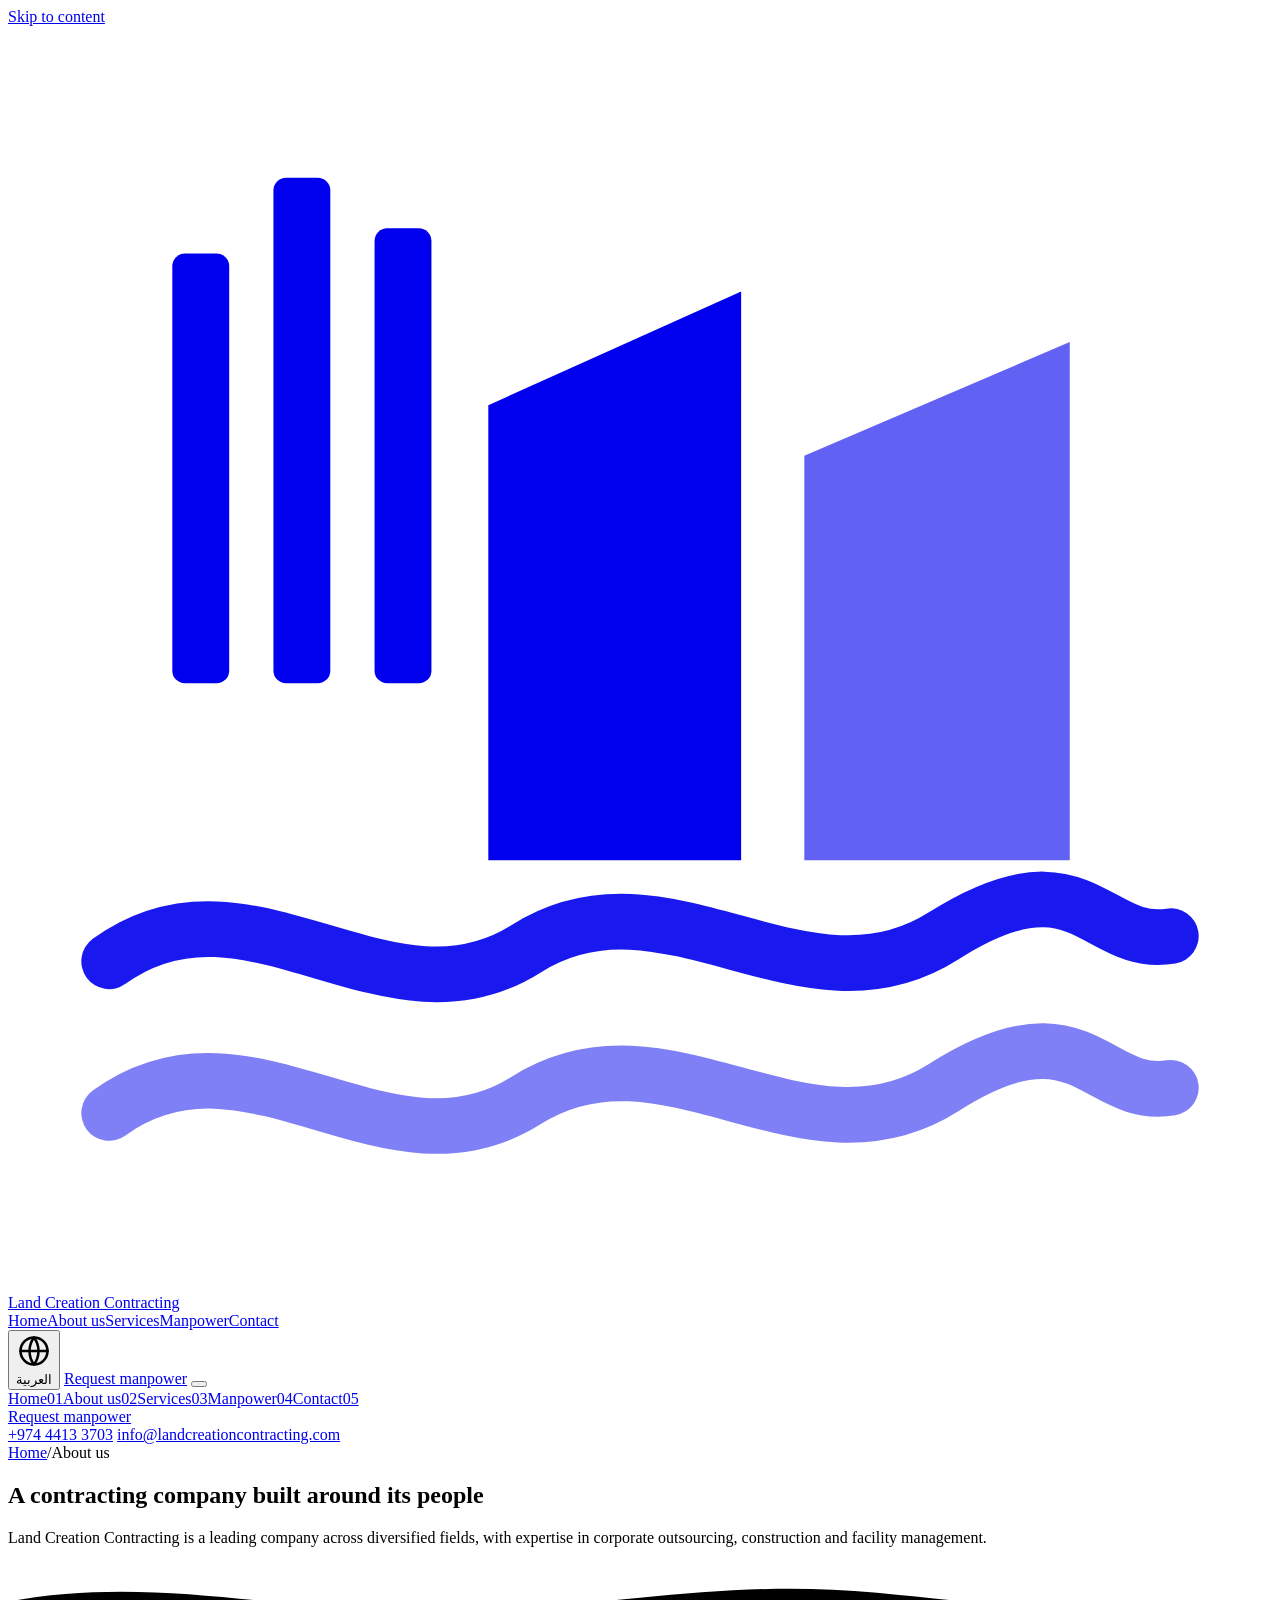
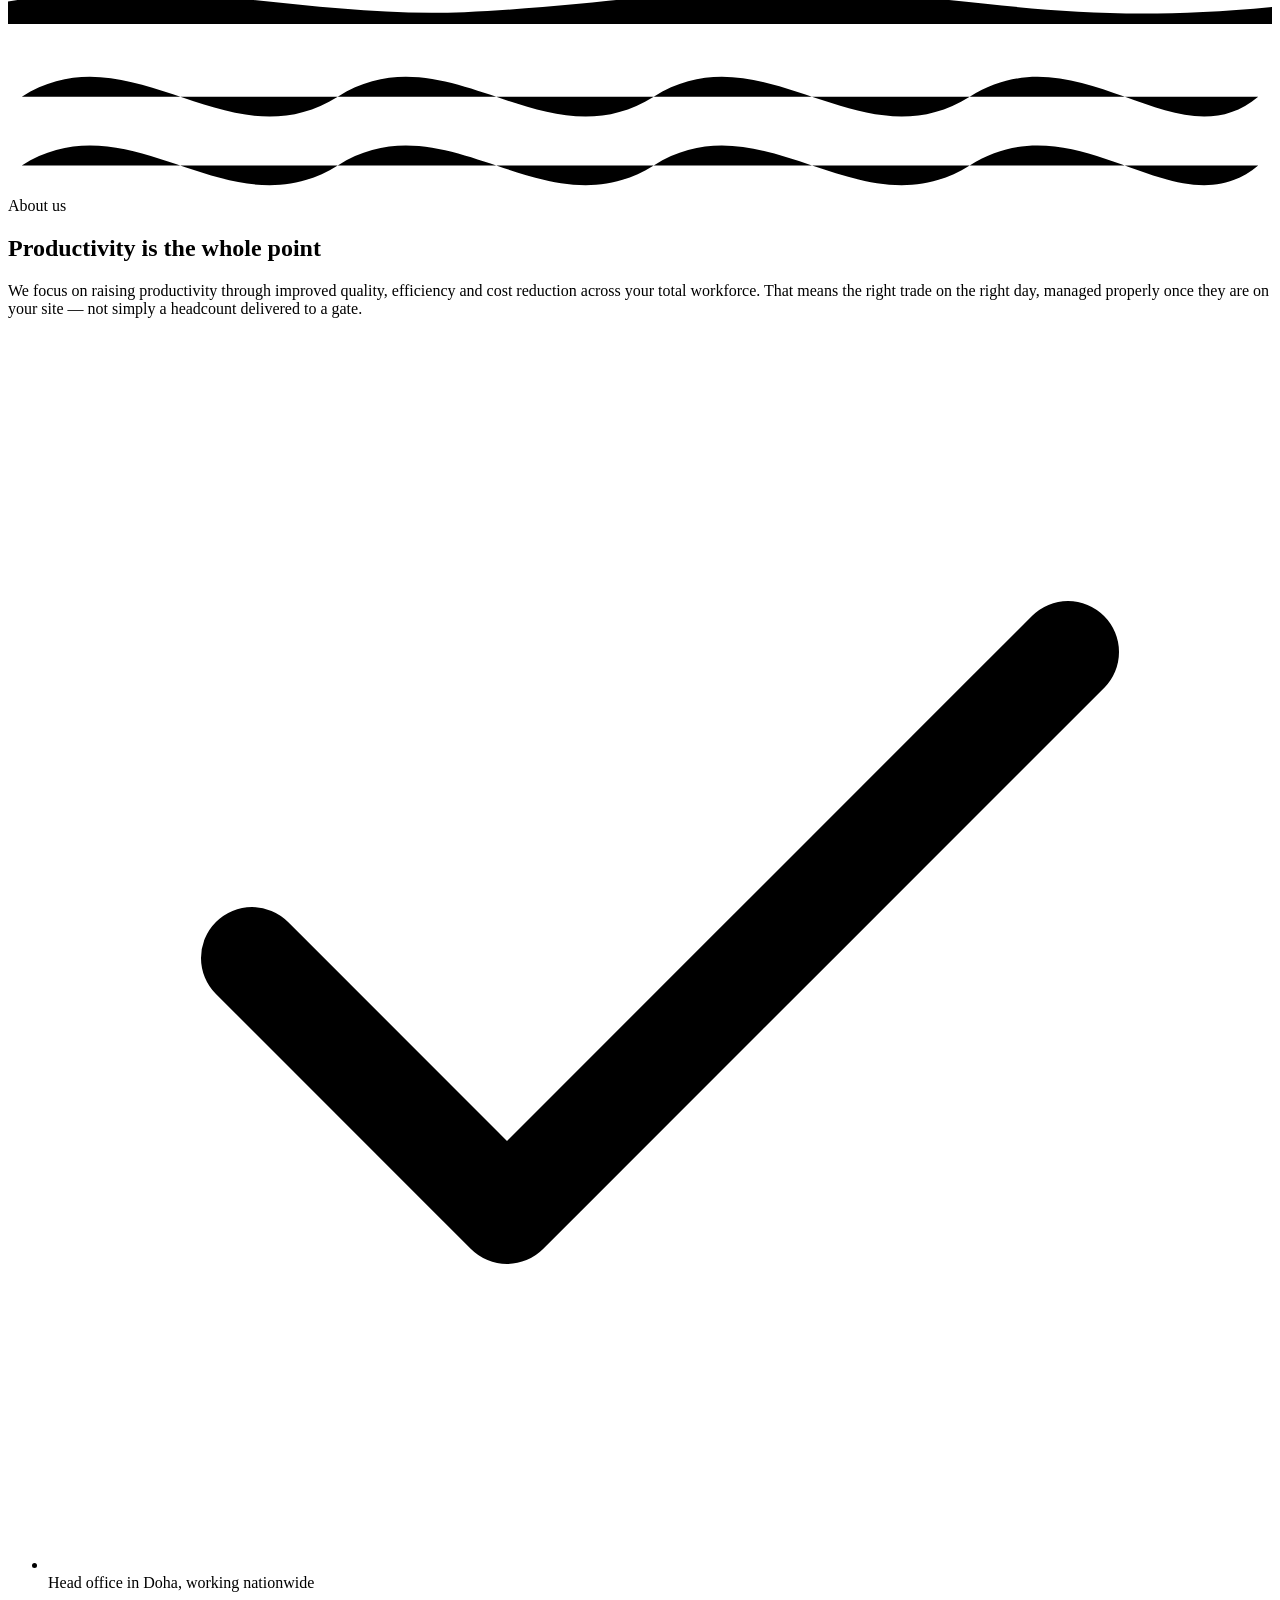
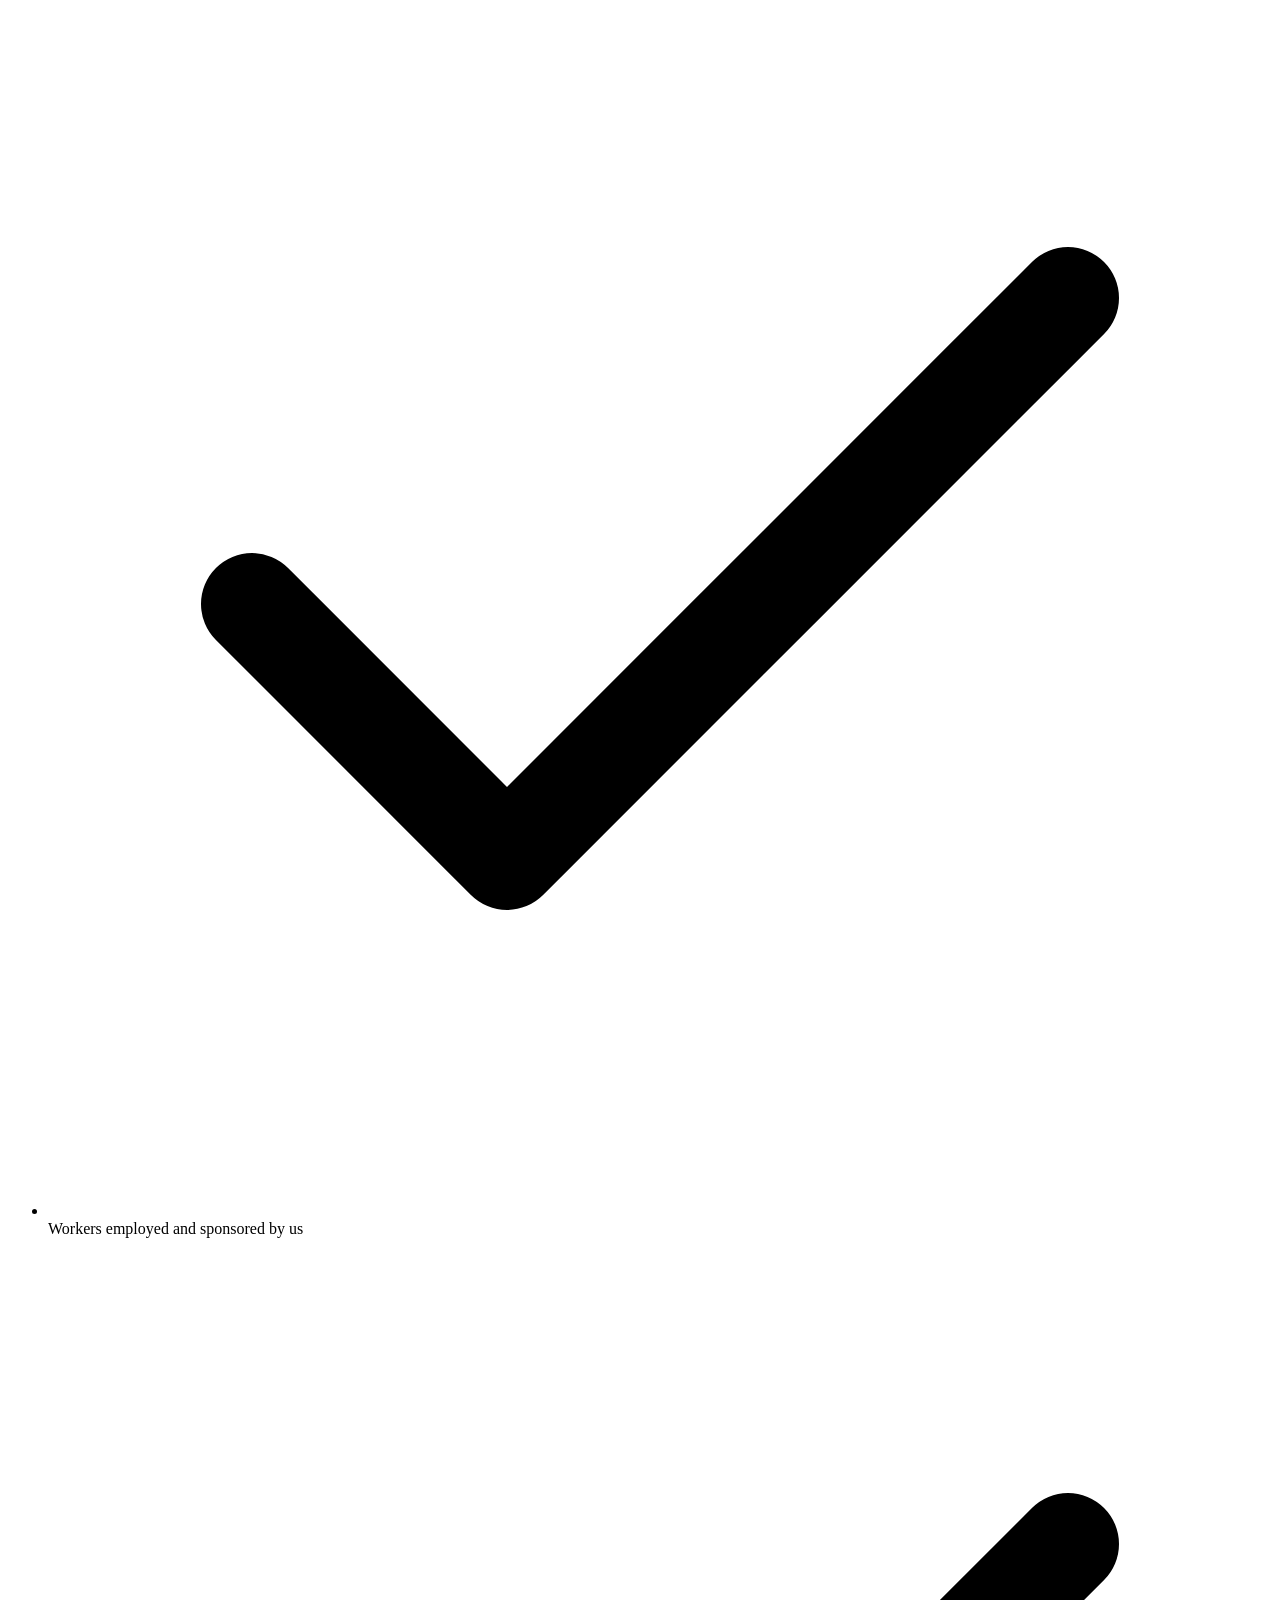
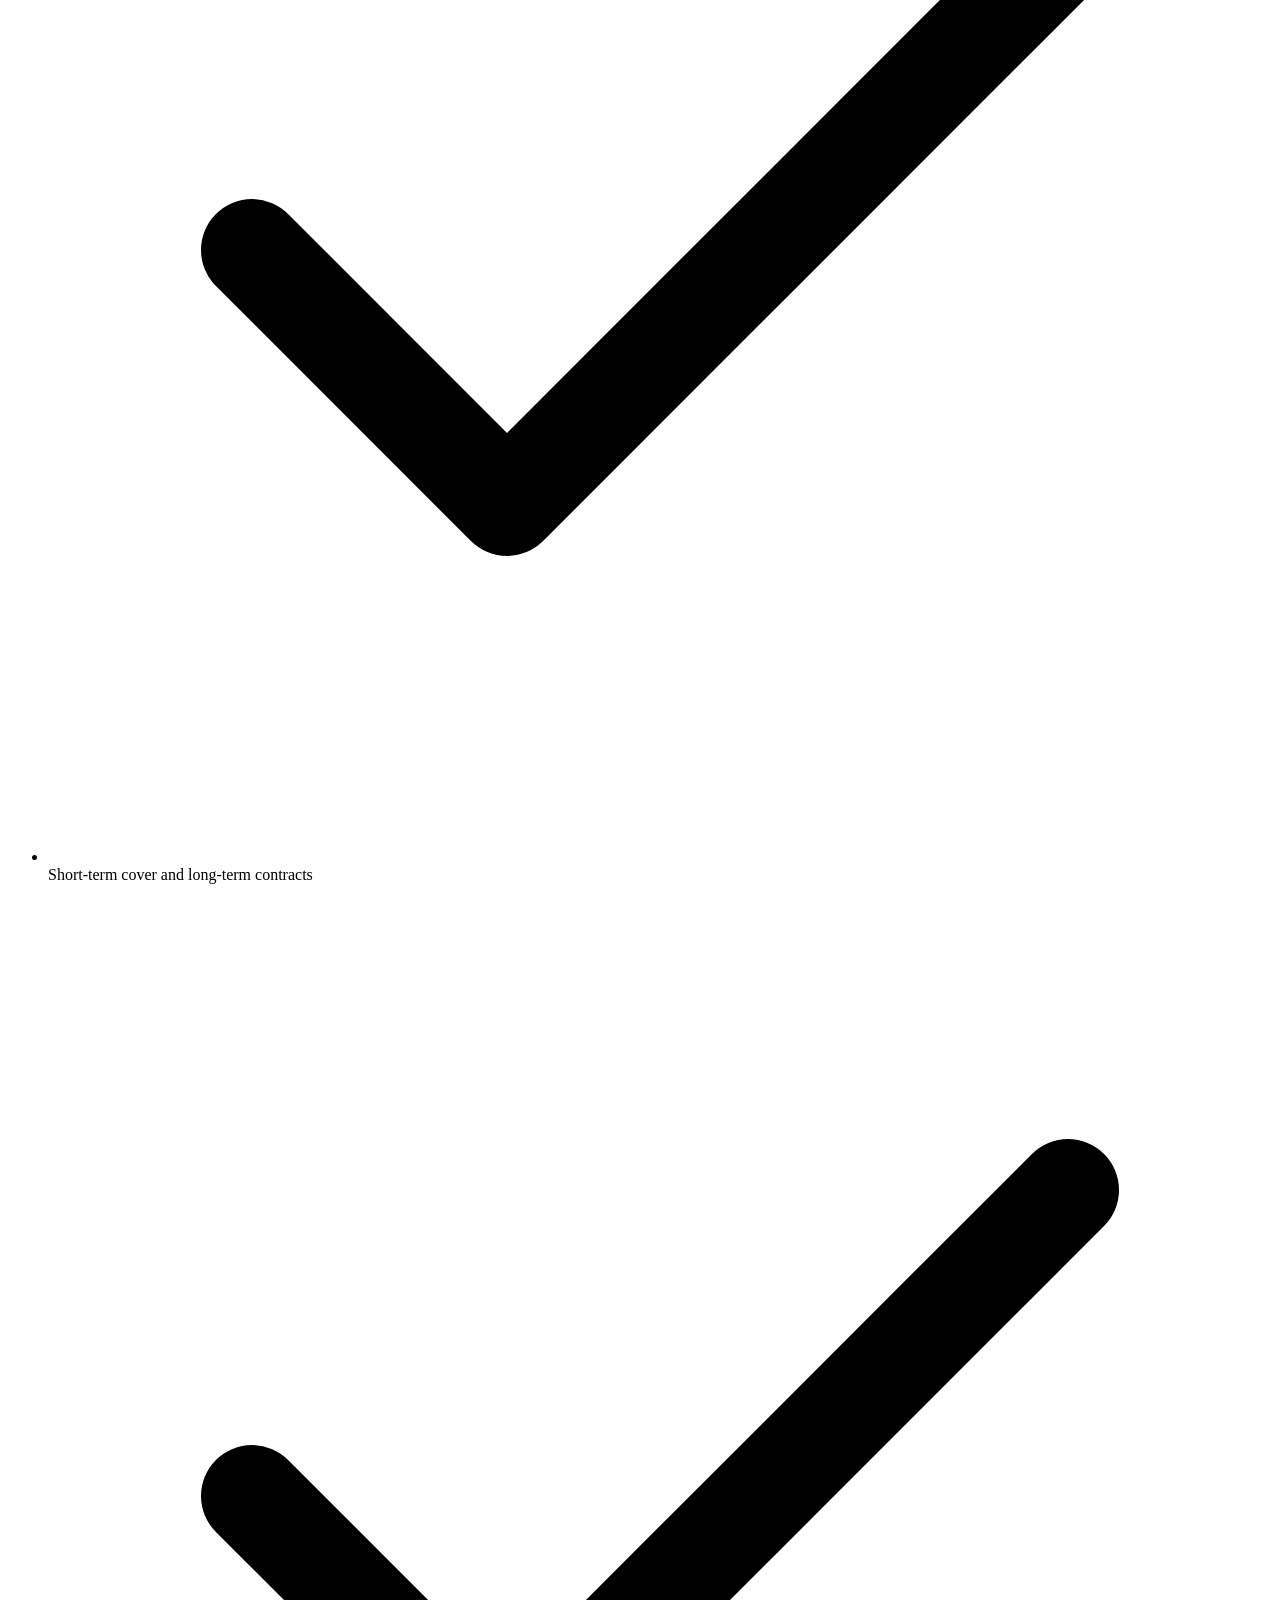
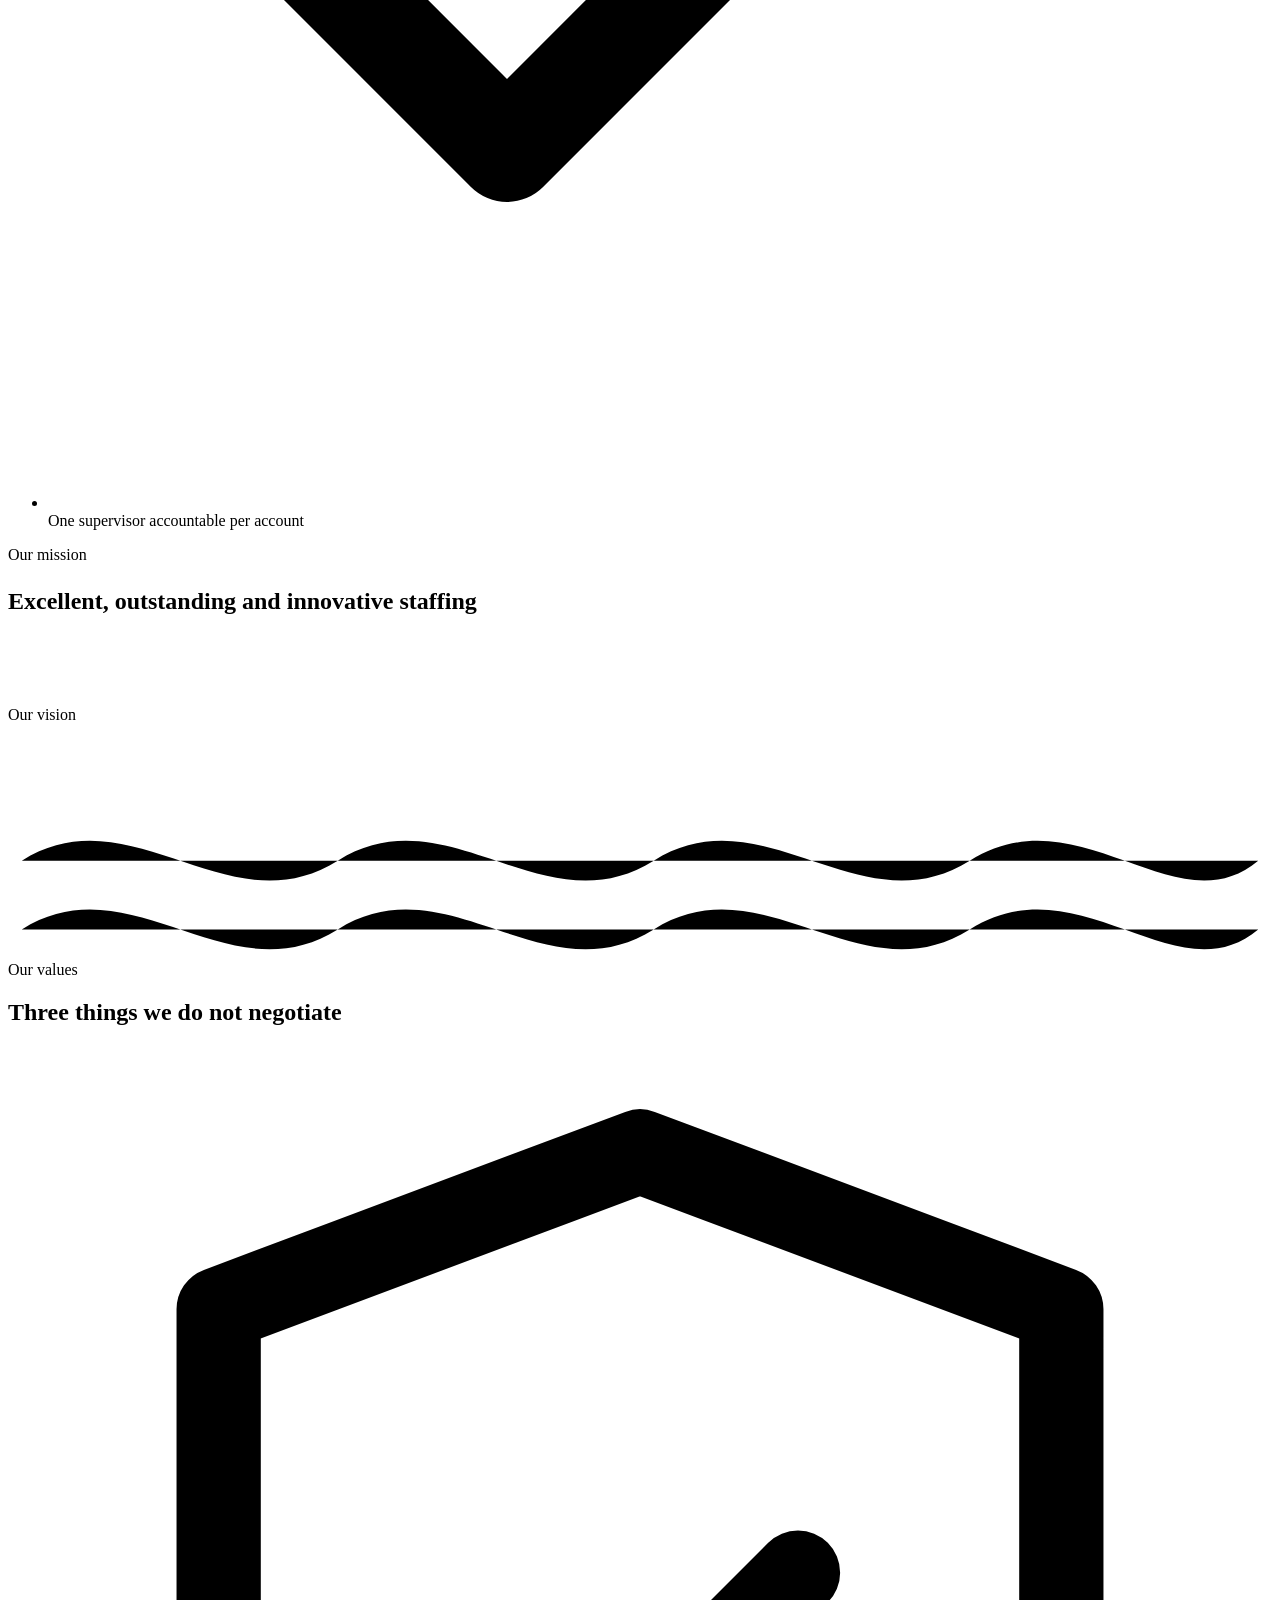
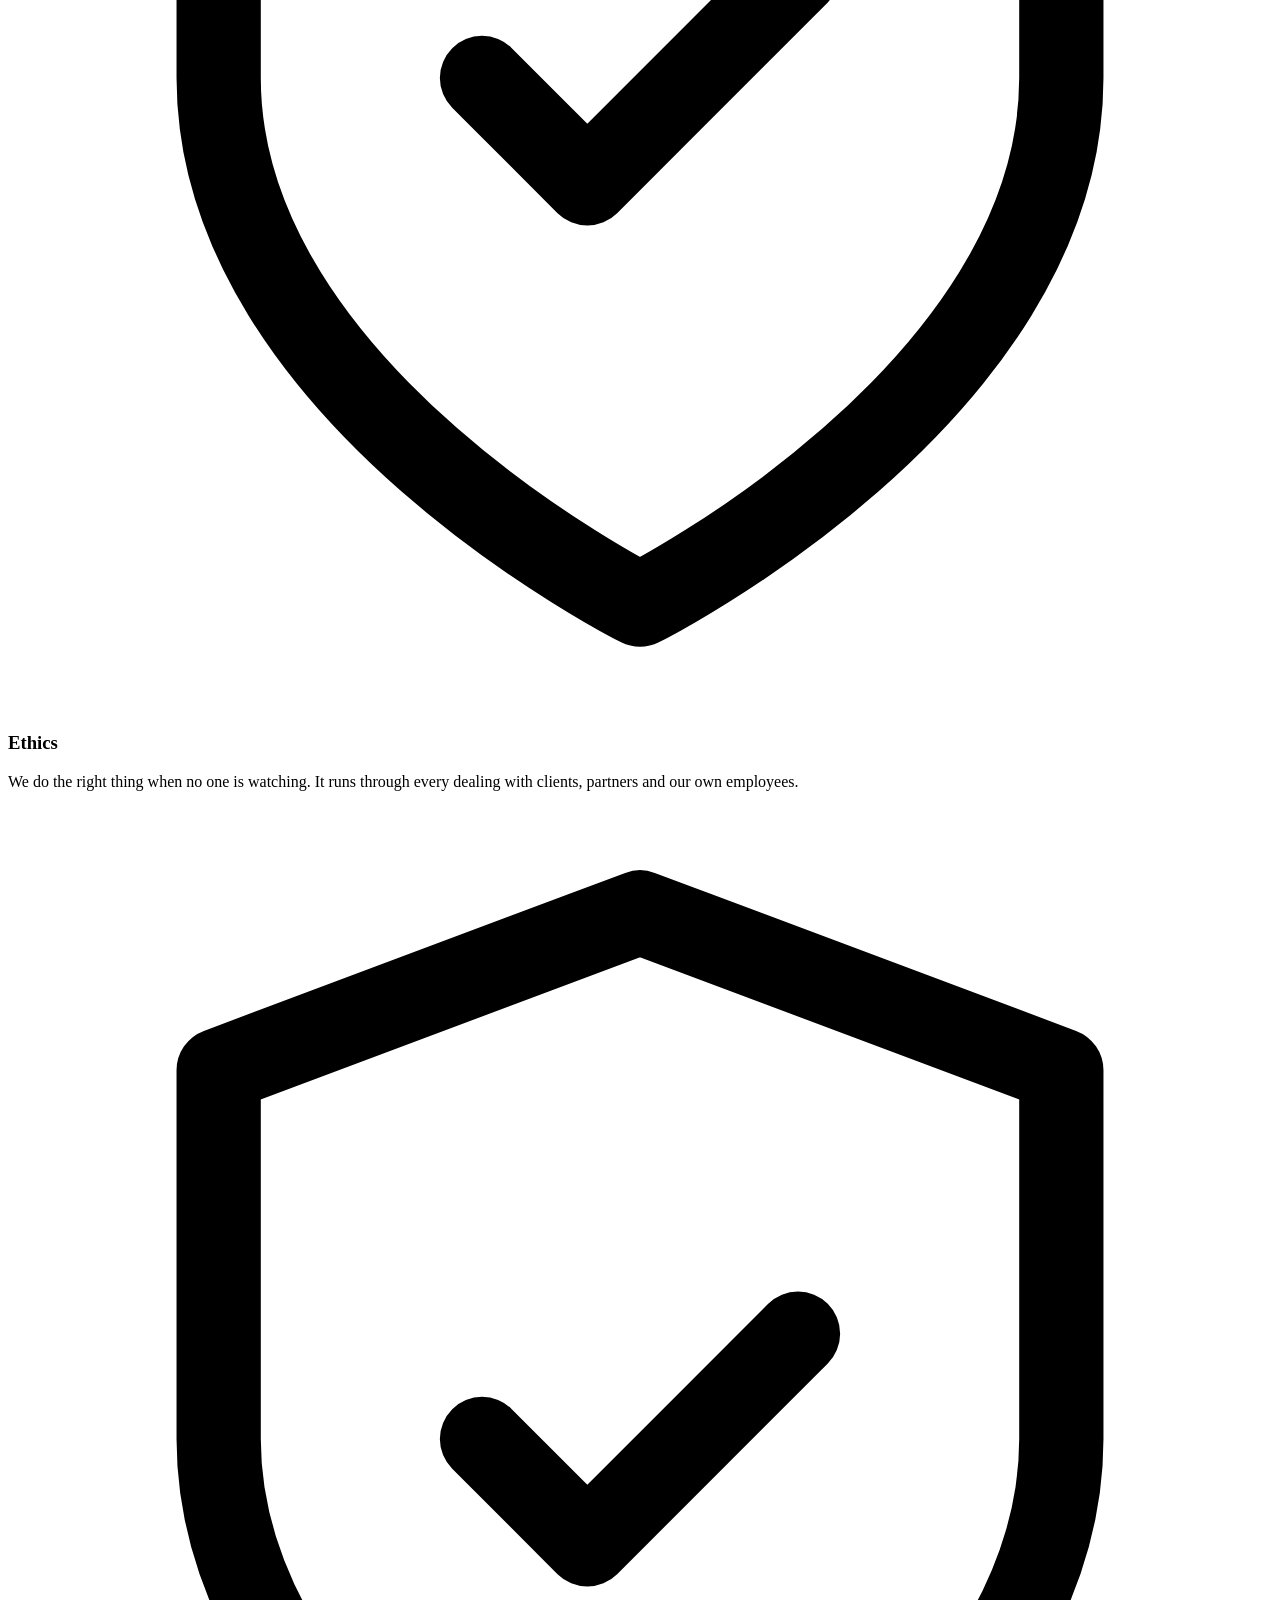
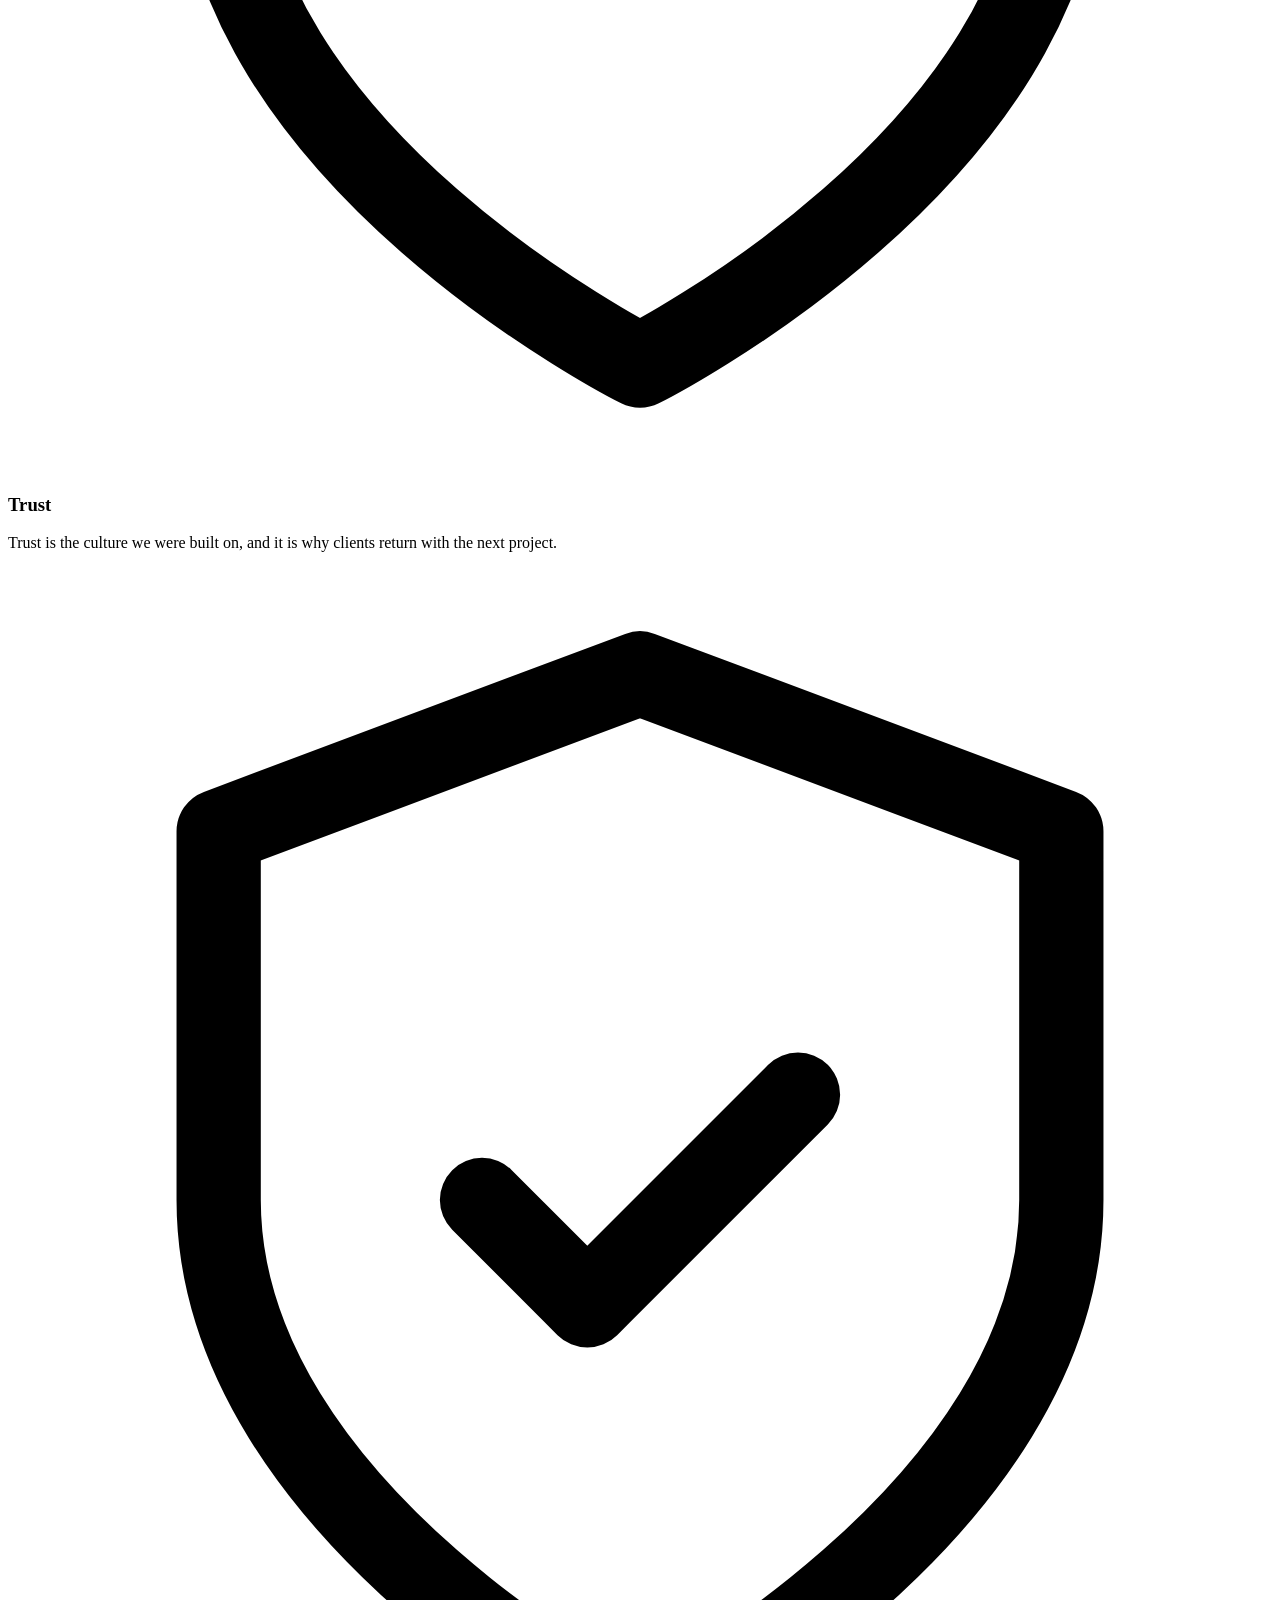
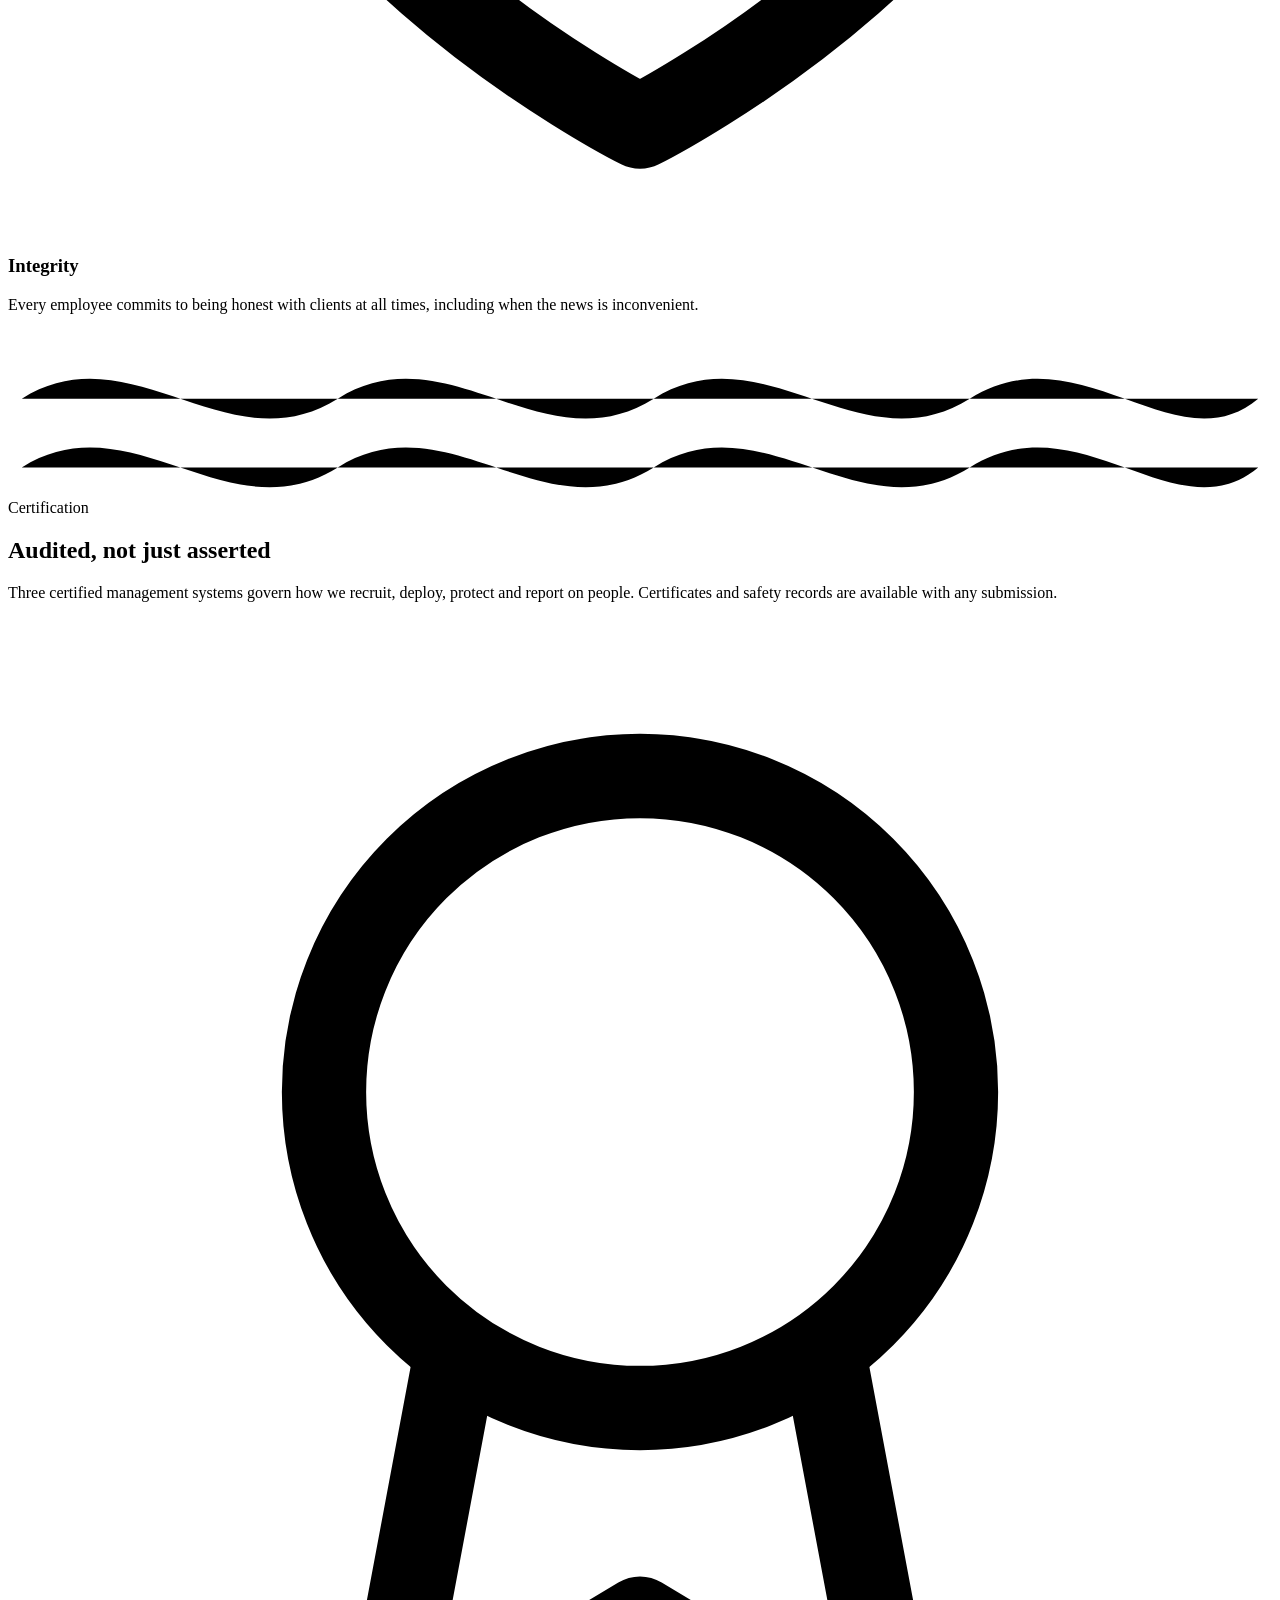
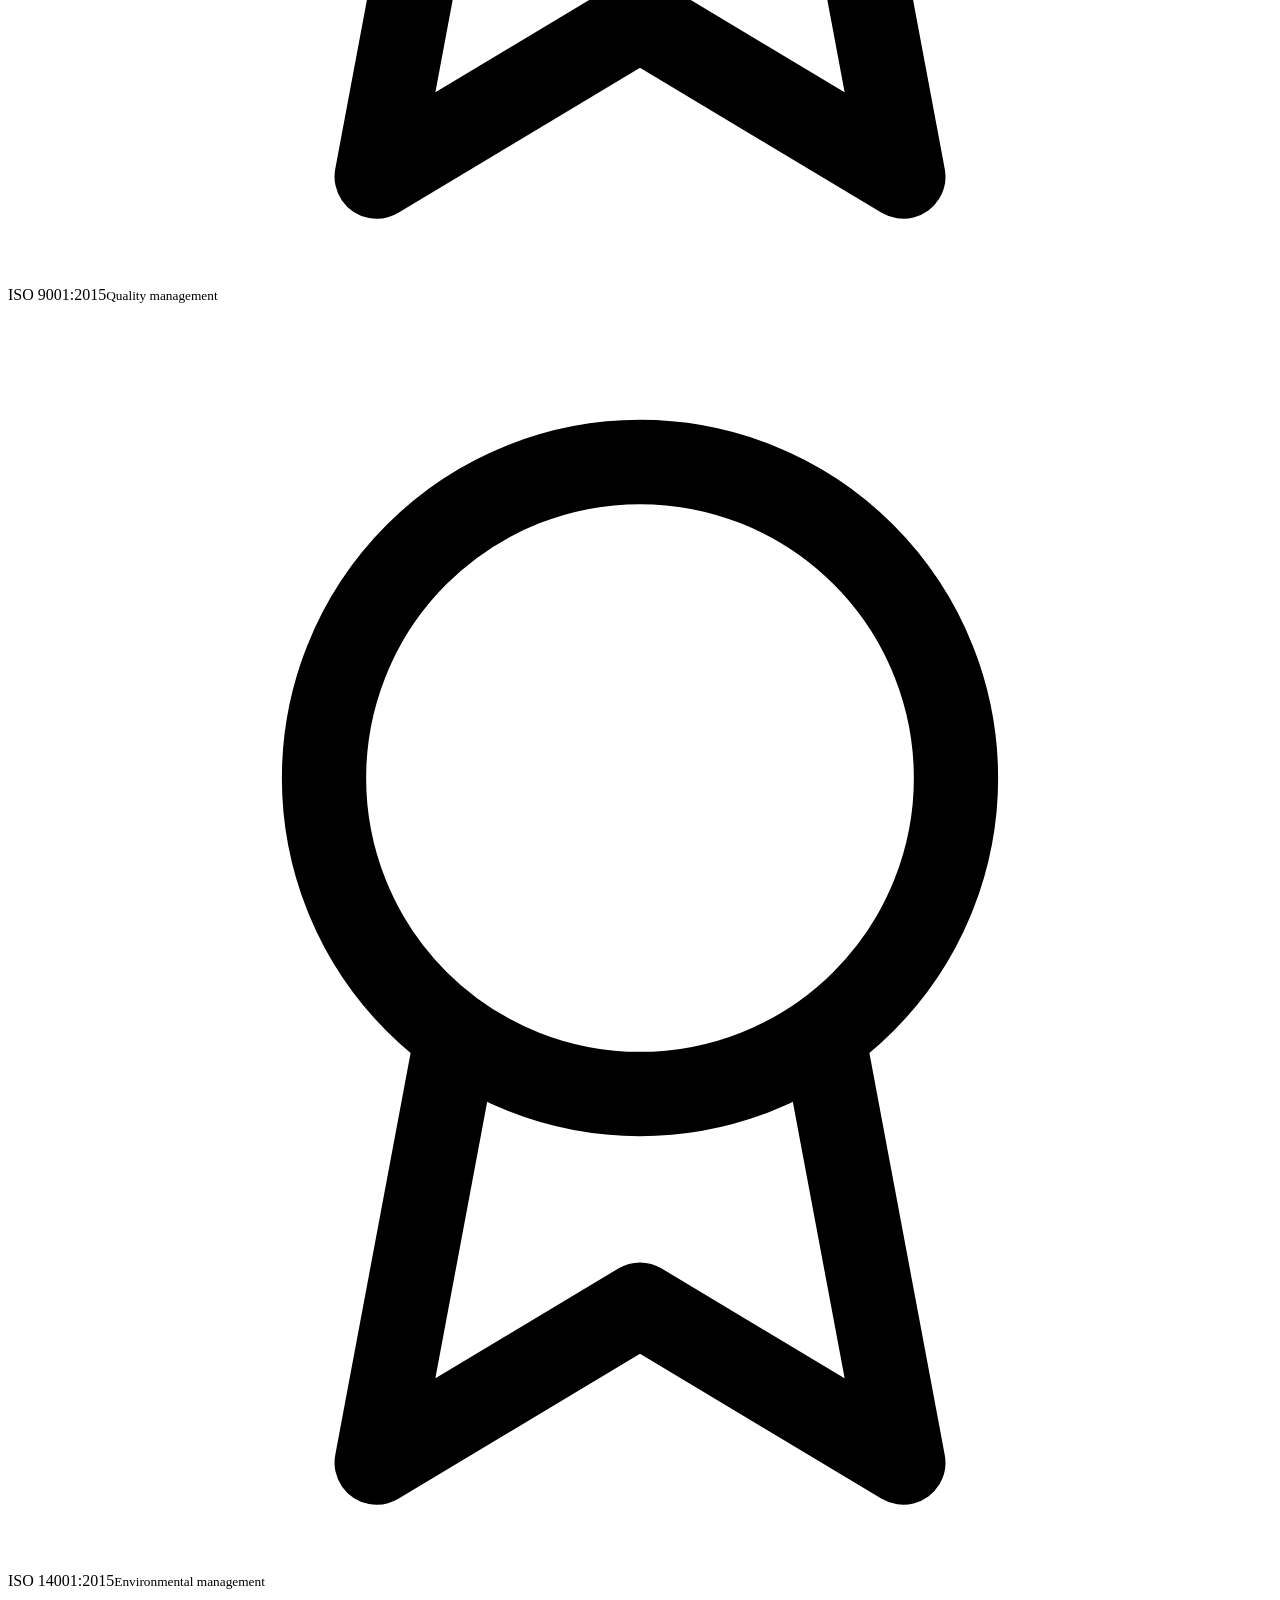
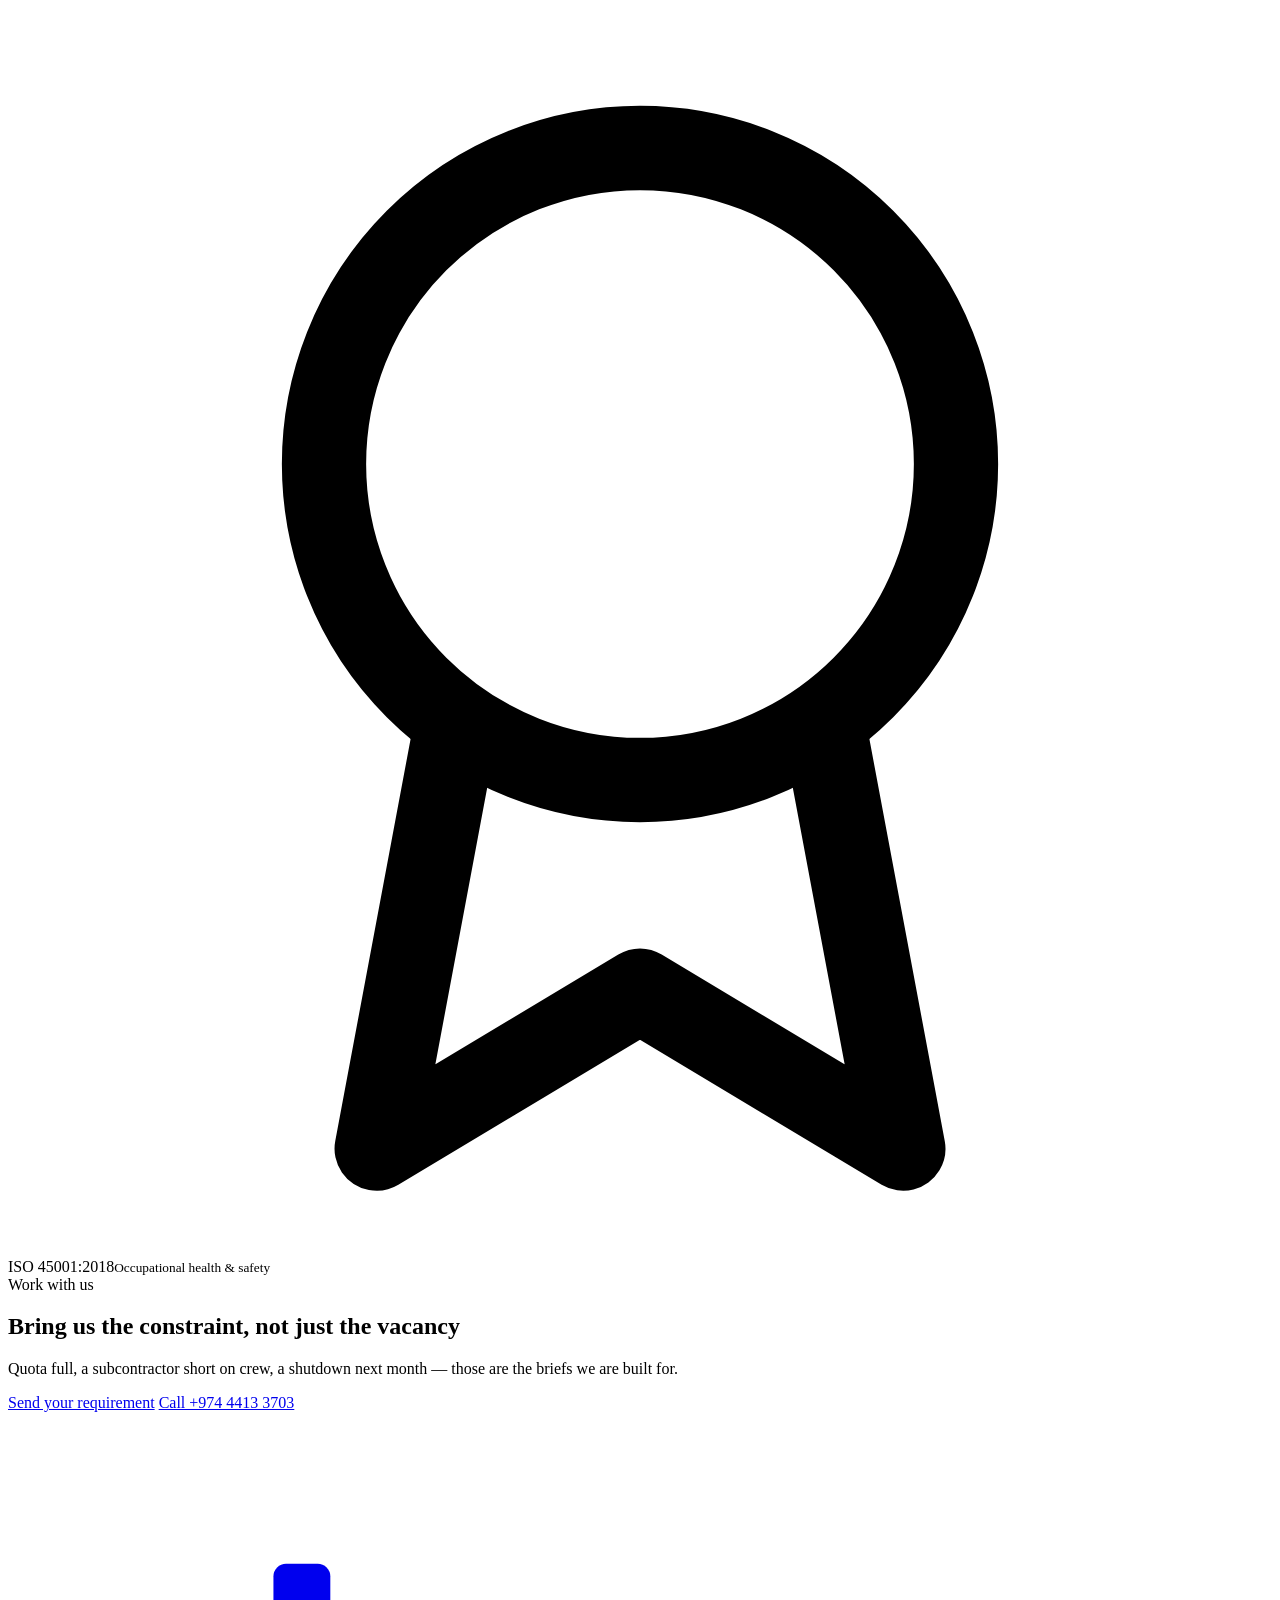
==== about.html @ 3a6b622d "final" ====
<!DOCTYPE html>
<html lang="en" dir="ltr">
<head>
<meta charset="utf-8">
<meta name="viewport" content="width=device-width, initial-scale=1, viewport-fit=cover">
<meta name="theme-color" content="#0B2140">
<title data-en="About us — Land Creation Contracting" data-ar="من نحن — لاند كريشن للمقاولات">About us — Land Creation Contracting</title>
<meta name="description" content="Who we are, what we stand for, and how we work in Qatar.">
<link rel="preconnect" href="https://fonts.googleapis.com">
<link rel="preconnect" href="https://fonts.gstatic.com" crossorigin>
<link href="https://fonts.googleapis.com/css2?family=Cinzel:wght@500;600;700&family=Manrope:wght@400;500;600;700;800&family=Amiri:wght@400;700&family=Tajawal:wght@400;500;700;800&display=swap" rel="stylesheet">
<link rel="stylesheet" href="assets/css/style.css">
</head>
<body>

<a class="skip" href="#main" data-en="Skip to content" data-ar="تخطَّ إلى المحتوى">Skip to content</a>
<header class="header on-dark">
  <div class="wrap">
    <a class="brand" href="index.html" aria-label="Land Creation Contracting, home">
      <svg class="brand-mark" viewBox="0 0 100 100" aria-hidden="true"><g fill="currentColor"><rect x="13" y="18" width="4.5" height="34" rx="1"/><rect x="21" y="12" width="4.5" height="40" rx="1"/><rect x="29" y="16" width="4.5" height="36" rx="1"/><path d="M38 30 L58 21 L58 66 L38 66 Z"/><path d="M63 34 L84 25 L84 66 L63 66 Z" opacity=".62"/></g><g fill="none" stroke="currentColor" stroke-width="4.4" stroke-linecap="round"><path d="M8 74c11-8 22 6 33-1s22 6 33-1 12 1 18 0" opacity=".9"/><path d="M8 86c11-8 22 6 33-1s22 6 33-1 12 1 18 0" opacity=".5"/></g></svg>
      <span class="brand-text">
        <span class="brand-name" data-en="Land Creation" data-ar="لاند كريشن">Land Creation</span>
        <span class="brand-sub" data-en="Contracting" data-ar="للمقاولات">Contracting</span>
      </span>
    </a>
    <nav class="nav" aria-label="Primary"><a href="index.html" data-en="Home" data-ar="الرئيسية">Home</a><a href="about.html" aria-current="page" data-en="About us" data-ar="من نحن">About us</a><a href="services.html" data-en="Services" data-ar="خدماتنا">Services</a><a href="manpower.html" data-en="Manpower" data-ar="القوى العاملة">Manpower</a><a href="contact.html" data-en="Contact" data-ar="اتصل بنا">Contact</a></nav>
    <div class="header-actions">
      <button class="lang-btn" type="button" aria-label="Switch to Arabic"><svg viewBox="0 0 24 24" fill="none" stroke="currentColor" stroke-width="1.7" stroke-linecap="round" stroke-linejoin="round"><circle cx="12" cy="12" r="9"/><path d="M3 12h18M12 3a15 15 0 0 1 0 18 15 15 0 0 1 0-18z"/></svg><span data-en="العربية" data-ar="English">العربية</span></button>
      <a class="btn btn--gold header-cta" href="contact.html" data-en="Request manpower" data-ar="اطلب قوى عاملة">Request manpower</a>
      <button class="burger" type="button" aria-label="Open menu" aria-expanded="false" aria-controls="drawer">
        <span></span><span></span><span></span>
      </button>
    </div>
  </div>
</header>

<div class="scrim" aria-hidden="true"></div>
<aside class="drawer" id="drawer" aria-label="Menu">
  <nav class="drawer-nav"><a href="index.html"><span data-en="Home" data-ar="الرئيسية">Home</span><span>01</span></a><a href="about.html" aria-current="page"><span data-en="About us" data-ar="من نحن">About us</span><span>02</span></a><a href="services.html"><span data-en="Services" data-ar="خدماتنا">Services</span><span>03</span></a><a href="manpower.html"><span data-en="Manpower" data-ar="القوى العاملة">Manpower</span><span>04</span></a><a href="contact.html"><span data-en="Contact" data-ar="اتصل بنا">Contact</span><span>05</span></a></nav>
  <div class="drawer-foot">
    <a class="btn btn--gold" href="contact.html" data-en="Request manpower" data-ar="اطلب قوى عاملة">Request manpower</a>
    <div class="drawer-contact">
      <a href="tel:+97444133703">+974 4413 3703</a>
      <a href="mailto:info@landcreationcontracting.com">info@landcreationcontracting.com</a>
    </div>
  </div>
</aside>

<main id="main">

<section class="page-hero">
  <div class="wrap">
    <nav class="crumbs" aria-label="Breadcrumb">
      <a href="index.html" data-en="Home" data-ar="الرئيسية">Home</a><span>/</span><span data-en="About us" data-ar="من نحن">About us</span>
    </nav>
    <h1 class="display" data-en="A contracting company built around its people" data-ar="شركة مقاولات قائمة على كوادرها">A contracting company built around its people</h1>
    <p class="lede" data-en="Land Creation Contracting is a leading company across diversified fields, with expertise in corporate outsourcing, construction and facility management." data-ar="لاند كريشن للمقاولات شركة رائدة في مجالات متنوعة، وتمتلك خبرة في التعهيد المؤسسي والإنشاءات وإدارة المرافق.">Land Creation Contracting is a leading company across diversified fields, with expertise in corporate outsourcing, construction and facility management.</p>
  </div>
  <svg class="page-hero-wave" viewBox="0 0 1440 70" preserveAspectRatio="none" aria-hidden="true"><path d="M0 44c180-34 340 20 520 12s300-38 470-22 260 34 450 16v22H0z" fill="currentColor"/></svg>
</section>

<section class="section">
  <div class="wrap">
    <div class="split">
      <div class="reveal">
        <svg class="wave-rule" viewBox="0 0 92 12" aria-hidden="true"><path d="M1 5c8-5 15 5 23 0s15 5 23 0 15 5 23 0 15 5 21 0"/><path d="M1 10c8-5 15 5 23 0s15 5 23 0 15 5 23 0 15 5 21 0"/></svg>
        <span class="eyebrow" data-en="About us" data-ar="من نحن">About us</span>
        <h2 class="display" data-en="Productivity is the whole point" data-ar="الإنتاجية هي الهدف">Productivity is the whole point</h2>
        <p class="lede" data-en="We focus on raising productivity through improved quality, efficiency and cost reduction across your total workforce. That means the right trade on the right day, managed properly once they are on your site — not simply a headcount delivered to a gate." data-ar="نركّز على رفع الإنتاجية من خلال تحسين الجودة والكفاءة وخفض التكاليف لكامل القوى العاملة لديك. أي التخصص المناسب في اليوم المناسب، مع إدارة سليمة بعد وصوله إلى موقعك، لا مجرد عدد يُسلَّم عند البوابة.">We focus on raising productivity through improved quality, efficiency and cost reduction across your total workforce. That means the right trade on the right day, managed properly once they are on your site — not simply a headcount delivered to a gate.</p>
        <ul class="ticks" style="margin-top:28px">
          <li><svg viewBox="0 0 24 24" fill="none" stroke="currentColor" stroke-width="2" stroke-linecap="round" stroke-linejoin="round"><path d="M20 6L9 17l-5-5"/></svg><span data-en="Head office in Doha, working nationwide" data-ar="المقر الرئيسي في الدوحة مع تغطية لكل قطر">Head office in Doha, working nationwide</span></li>
          <li><svg viewBox="0 0 24 24" fill="none" stroke="currentColor" stroke-width="2" stroke-linecap="round" stroke-linejoin="round"><path d="M20 6L9 17l-5-5"/></svg><span data-en="Workers employed and sponsored by us" data-ar="العمالة موظفة ومكفولة لدينا">Workers employed and sponsored by us</span></li>
          <li><svg viewBox="0 0 24 24" fill="none" stroke="currentColor" stroke-width="2" stroke-linecap="round" stroke-linejoin="round"><path d="M20 6L9 17l-5-5"/></svg><span data-en="Short-term cover and long-term contracts" data-ar="تغطية قصيرة الأجل وعقود طويلة الأجل">Short-term cover and long-term contracts</span></li>
          <li><svg viewBox="0 0 24 24" fill="none" stroke="currentColor" stroke-width="2" stroke-linecap="round" stroke-linejoin="round"><path d="M20 6L9 17l-5-5"/></svg><span data-en="One supervisor accountable per account" data-ar="مشرف واحد مسؤول عن كل حساب">One supervisor accountable per account</span></li>
        </ul>
      </div>
      <div class="split-media reveal" data-delay="1">
        <div class="panel">
          <span class="eyebrow" data-en="Our mission" data-ar="مهمتنا">Our mission</span>
          <h3 class="display" style="font-size:1.5rem;margin-bottom:14px" data-en="Excellent, outstanding and innovative staffing" data-ar="حلول توظيف متميزة ومبتكرة">Excellent, outstanding and innovative staffing</h3>
          <p style="color:rgba(255,255,255,.72)" data-en="To provide excellent, outstanding and innovative staffing solutions to our customers with the highest level of quality and exceptional service." data-ar="تقديم حلول توظيف متميزة ومتفوقة ومبتكرة لعملائنا بأعلى مستويات الجودة وخدمة استثنائية.">To provide excellent, outstanding and innovative staffing solutions to our customers with the highest level of quality and exceptional service.</p>
          <hr style="border:0;border-top:1px solid rgba(255,255,255,.14);margin:28px 0">
          <span class="eyebrow" data-en="Our vision" data-ar="رؤيتنا">Our vision</span>
          <p style="color:rgba(255,255,255,.72)" data-en="To provide superior customer service, innovation, quality and commitment to our valued customers, and to offer work environments where our employees meet their potential, progress in an atmosphere of excellence, make a difference, and help build a thriving worldwide enterprise." data-ar="تقديم خدمة عملاء متفوقة وابتكار وجودة والتزام لعملائنا الكرام، وتوفير بيئات عمل يحقق فيها موظفونا إمكاناتهم ويتقدمون في أجواء من التميز ويصنعون فرقًا، ويسهمون في بناء مؤسسة عالمية مزدهرة.">To provide superior customer service, innovation, quality and commitment to our valued customers, and to offer work environments where our employees meet their potential, progress in an atmosphere of excellence, make a difference, and help build a thriving worldwide enterprise.</p>
        </div>
      </div>
    </div>
  </div>
</section>

<section class="section section--tight">
  <div class="wrap">
    <div class="section-head is-centered">
      <svg class="wave-rule" viewBox="0 0 92 12" aria-hidden="true"><path d="M1 5c8-5 15 5 23 0s15 5 23 0 15 5 23 0 15 5 21 0"/><path d="M1 10c8-5 15 5 23 0s15 5 23 0 15 5 23 0 15 5 21 0"/></svg>
      <span class="eyebrow" data-en="Our values" data-ar="قيمنا">Our values</span>
      <h2 class="display" data-en="Three things we do not negotiate" data-ar="ثلاثة مبادئ لا نساوم عليها">Three things we do not negotiate</h2>
    </div>
    <div class="grid g-3">
      <div class="card reveal" data-delay="0">
        <span class="card-ico"><svg viewBox="0 0 24 24" fill="none" stroke="currentColor" stroke-width="1.6" stroke-linecap="round" stroke-linejoin="round"><path d="M12 22s8-4 8-10V5l-8-3-8 3v7c0 6 8 10 8 10z"/><path d="M9 12l2 2 4-4"/></svg></span>
        <h3 data-en="Ethics" data-ar="الأخلاق">Ethics</h3><p data-en="We do the right thing when no one is watching. It runs through every dealing with clients, partners and our own employees." data-ar="نفعل الصواب حتى حين لا يراقبنا أحد، وهذا المبدأ حاضر في كل تعامل مع العملاء والشركاء والموظفين.">We do the right thing when no one is watching. It runs through every dealing with clients, partners and our own employees.</p>
      </div>
      <div class="card reveal" data-delay="1">
        <span class="card-ico"><svg viewBox="0 0 24 24" fill="none" stroke="currentColor" stroke-width="1.6" stroke-linecap="round" stroke-linejoin="round"><path d="M12 22s8-4 8-10V5l-8-3-8 3v7c0 6 8 10 8 10z"/><path d="M9 12l2 2 4-4"/></svg></span>
        <h3 data-en="Trust" data-ar="الثقة">Trust</h3><p data-en="Trust is the culture we were built on, and it is why clients return with the next project." data-ar="الثقة هي الثقافة التي تأسسنا عليها، وهي سبب عودة عملائنا إلينا في المشروع التالي.">Trust is the culture we were built on, and it is why clients return with the next project.</p>
      </div>
      <div class="card reveal" data-delay="2">
        <span class="card-ico"><svg viewBox="0 0 24 24" fill="none" stroke="currentColor" stroke-width="1.6" stroke-linecap="round" stroke-linejoin="round"><path d="M12 22s8-4 8-10V5l-8-3-8 3v7c0 6 8 10 8 10z"/><path d="M9 12l2 2 4-4"/></svg></span>
        <h3 data-en="Integrity" data-ar="النزاهة">Integrity</h3><p data-en="Every employee commits to being honest with clients at all times, including when the news is inconvenient." data-ar="يلتزم كل موظف بالصدق مع العملاء في كل وقت، حتى عندما تكون الأخبار غير مريحة.">Every employee commits to being honest with clients at all times, including when the news is inconvenient.</p>
      </div></div>
  </div>
</section>

<section class="section ink-band">
  <div class="wrap">
    <div class="split">
      <div class="reveal">
        <svg class="wave-rule" viewBox="0 0 92 12" aria-hidden="true"><path d="M1 5c8-5 15 5 23 0s15 5 23 0 15 5 23 0 15 5 21 0"/><path d="M1 10c8-5 15 5 23 0s15 5 23 0 15 5 23 0 15 5 21 0"/></svg>
        <span class="eyebrow" data-en="Certification" data-ar="الاعتماد">Certification</span>
        <h2 class="display" data-en="Audited, not just asserted" data-ar="معايير مدققة لا مجرد ادعاءات">Audited, not just asserted</h2>
        <p class="lede" data-en="Three certified management systems govern how we recruit, deploy, protect and report on people. Certificates and safety records are available with any submission." data-ar="ثلاثة أنظمة إدارة معتمدة تحكم طريقة التوظيف والتشغيل وحماية العمالة وإعداد التقارير. الشهادات وسجلات السلامة متاحة مع أي عرض.">Three certified management systems govern how we recruit, deploy, protect and report on people. Certificates and safety records are available with any submission.</p>
      </div>
      <div class="split-media reveal" data-delay="1">
        <div class="certs">
          <span class="cert"><svg viewBox="0 0 24 24" fill="none" stroke="currentColor" stroke-width="1.6" stroke-linecap="round" stroke-linejoin="round"><circle cx="12" cy="9" r="6"/><path d="M8.5 14l-1.5 8 5-3 5 3-1.5-8"/></svg><span><span data-en="ISO 9001:2015" data-ar="أيزو 9001:2015">ISO 9001:2015</span><small data-en="Quality management" data-ar="إدارة الجودة">Quality management</small></span></span>
          <span class="cert"><svg viewBox="0 0 24 24" fill="none" stroke="currentColor" stroke-width="1.6" stroke-linecap="round" stroke-linejoin="round"><circle cx="12" cy="9" r="6"/><path d="M8.5 14l-1.5 8 5-3 5 3-1.5-8"/></svg><span><span data-en="ISO 14001:2015" data-ar="أيزو 14001:2015">ISO 14001:2015</span><small data-en="Environmental management" data-ar="الإدارة البيئية">Environmental management</small></span></span>
          <span class="cert"><svg viewBox="0 0 24 24" fill="none" stroke="currentColor" stroke-width="1.6" stroke-linecap="round" stroke-linejoin="round"><circle cx="12" cy="9" r="6"/><path d="M8.5 14l-1.5 8 5-3 5 3-1.5-8"/></svg><span><span data-en="ISO 45001:2018" data-ar="أيزو 45001:2018">ISO 45001:2018</span><small data-en="Occupational health &amp; safety" data-ar="الصحة والسلامة المهنية">Occupational health &amp; safety</small></span></span>
        </div>
      </div>
    </div>
  </div>
</section>

<section class="section">
  <div class="wrap">
    <div class="cta-band reveal">
      <span class="eyebrow" data-en="Work with us" data-ar="اعمل معنا">Work with us</span>
      <h2 class="display" data-en="Bring us the constraint, not just the vacancy" data-ar="أخبرنا بالتحدي لا بالشاغر فقط">Bring us the constraint, not just the vacancy</h2>
      <p class="lede" data-en="Quota full, a subcontractor short on crew, a shutdown next month — those are the briefs we are built for." data-ar="حصة التأشيرات ممتلئة، أو مقاول من الباطن ينقصه العمال، أو توقف مجدول الشهر المقبل… هذه هي المهام التي وُجدنا لها.">Quota full, a subcontractor short on crew, a shutdown next month — those are the briefs we are built for.</p>
      <div class="btn-row">
        <a class="btn btn--gold" href="contact.html" data-en="Send your requirement" data-ar="أرسل متطلباتك">Send your requirement</a>
        <a class="btn btn--ghost" href="tel:+97444133703" data-en="Call +974 4413 3703" data-ar="اتصل على +974 4413 3703">Call +974 4413 3703</a>
      </div>
    </div>
  </div>
</section>

</main>

<footer class="footer">
  <div class="wrap">
    <div class="footer-grid">
      <div>
        <a class="brand" href="index.html">
          <svg class="brand-mark" viewBox="0 0 100 100" aria-hidden="true"><g fill="currentColor"><rect x="13" y="18" width="4.5" height="34" rx="1"/><rect x="21" y="12" width="4.5" height="40" rx="1"/><rect x="29" y="16" width="4.5" height="36" rx="1"/><path d="M38 30 L58 21 L58 66 L38 66 Z"/><path d="M63 34 L84 25 L84 66 L63 66 Z" opacity=".62"/></g><g fill="none" stroke="currentColor" stroke-width="4.4" stroke-linecap="round"><path d="M8 74c11-8 22 6 33-1s22 6 33-1 12 1 18 0" opacity=".9"/><path d="M8 86c11-8 22 6 33-1s22 6 33-1 12 1 18 0" opacity=".5"/></g></svg>
          <span class="brand-text">
            <span class="brand-name" data-en="Land Creation" data-ar="لاند كريشن">Land Creation</span>
            <span class="brand-sub" data-en="Contracting" data-ar="للمقاولات">Contracting</span>
          </span>
        </a>
        <p class="footer-about" data-en="Manpower, construction and facility management for projects across Qatar. Certified to ISO 9001, ISO 14001 and ISO 45001." data-ar="توفير القوى العاملة والإنشاءات وإدارة المرافق للمشاريع في جميع أنحاء قطر. حاصلون على شهادات الأيزو 9001 و14001 و45001.">Manpower, construction and facility management for projects across Qatar. Certified to ISO 9001, ISO 14001 and ISO 45001.</p>
        <div class="footer-social">
          <a href="https://wa.me/97477200024" aria-label="WhatsApp"><svg viewBox="0 0 24 24" fill="currentColor"><path d="M12 2a10 10 0 0 0-8.6 15L2 22l5.2-1.4A10 10 0 1 0 12 2zm0 2a8 8 0 1 1-4.1 14.9l-.3-.2-2.6.7.7-2.5-.2-.3A8 8 0 0 1 12 4zm-3 4c-.2 0-.5.1-.7.4-.3.3-.9.8-.9 2s.9 2.3 1 2.5c.1.2 1.7 2.8 4.3 3.8 2.1.8 2.5.7 3 .6.5-.1 1.5-.6 1.7-1.2.2-.6.2-1.1.2-1.2l-.6-.3-1.6-.8c-.2-.1-.4-.1-.6.1l-.8 1c-.1.2-.3.2-.5.1a6.6 6.6 0 0 1-3.3-2.9c-.1-.2 0-.4.1-.5l.5-.6.2-.4v-.4l-.7-1.7c-.2-.4-.4-.4-.6-.4z"/></svg></a>
          <a href="https://www.linkedin.com" aria-label="LinkedIn"><svg viewBox="0 0 24 24" fill="currentColor"><path d="M4.98 3.5a2.5 2.5 0 1 1 0 5 2.5 2.5 0 0 1 0-5zM3 9h4v12H3zM9 9h3.8v1.7h.1c.5-1 1.8-2 3.7-2 4 0 4.7 2.5 4.7 5.8V21h-4v-5.6c0-1.3 0-3-1.9-3s-2.2 1.4-2.2 2.9V21H9z"/></svg></a>
          <a href="https://www.instagram.com" aria-label="Instagram"><svg viewBox="0 0 24 24" fill="none" stroke="currentColor" stroke-width="1.8"><rect x="3" y="3" width="18" height="18" rx="5"/><circle cx="12" cy="12" r="4"/><circle cx="17.2" cy="6.8" r="1.1" fill="currentColor" stroke="none"/></svg></a>
        </div>
      </div>
      <div>
        <h4 data-en="Pages" data-ar="الصفحات">Pages</h4>
        <nav class="footer-links"><a href="index.html" data-en="Home" data-ar="الرئيسية">Home</a><a href="about.html" data-en="About us" data-ar="من نحن">About us</a><a href="services.html" data-en="Services" data-ar="خدماتنا">Services</a><a href="manpower.html" data-en="Manpower" data-ar="القوى العاملة">Manpower</a><a href="contact.html" data-en="Contact" data-ar="اتصل بنا">Contact</a></nav>
      </div>
      <div>
        <h4 data-en="Services" data-ar="الخدمات">Services</h4>
        <nav class="footer-links"><a href="services.html" data-en="Manpower outsourcing" data-ar="توفير القوى العاملة">Manpower outsourcing</a><a href="services.html" data-en="Construction" data-ar="الإنشاءات">Construction</a><a href="services.html" data-en="Facility management" data-ar="إدارة المرافق">Facility management</a><a href="services.html" data-en="Maintenance" data-ar="الصيانة">Maintenance</a></nav>
      </div>
      <div>
        <h4 data-en="Get in touch" data-ar="تواصل معنا">Get in touch</h4>
        <div class="footer-links">
          <span data-en="Concord Business Centre, Office 3, M Floor, Doha, Qatar" data-ar="مركز كونكورد للأعمال، مكتب 3، الطابق الميزانين، الدوحة، قطر">Concord Business Centre, Office 3, M Floor, Doha, Qatar</span>
          <a href="mailto:info@landcreationcontracting.com">info@landcreationcontracting.com</a>
          <a href="mailto:hr@landcreationcontracting.com">hr@landcreationcontracting.com</a>
          <a href="tel:+97444133703">+974 4413 3703</a>
          <a href="tel:+97477200024">+974 7720 0024</a>
        </div>
      </div>
    </div>
    <div class="footer-bottom">
      <p><span data-en="©" data-ar="©">&copy;</span> <span class="js-year">2026</span> <span data-en="Land Creation Contracting. All rights reserved." data-ar="لاند كريشن للمقاولات. جميع الحقوق محفوظة.">Land Creation Contracting. All rights reserved.</span></p>
      <p data-en="Doha, Qatar" data-ar="الدوحة، قطر">Doha, Qatar</p>
    </div>
  </div>
</footer>

<button class="to-top" type="button" aria-label="Back to top"><svg viewBox="0 0 24 24" fill="none" stroke="currentColor" stroke-width="2" stroke-linecap="round" stroke-linejoin="round"><path d="M12 19V5M6 11l6-6 6 6"/></svg></button>
<script src="assets/js/main.js"></script>
</body>
</html>
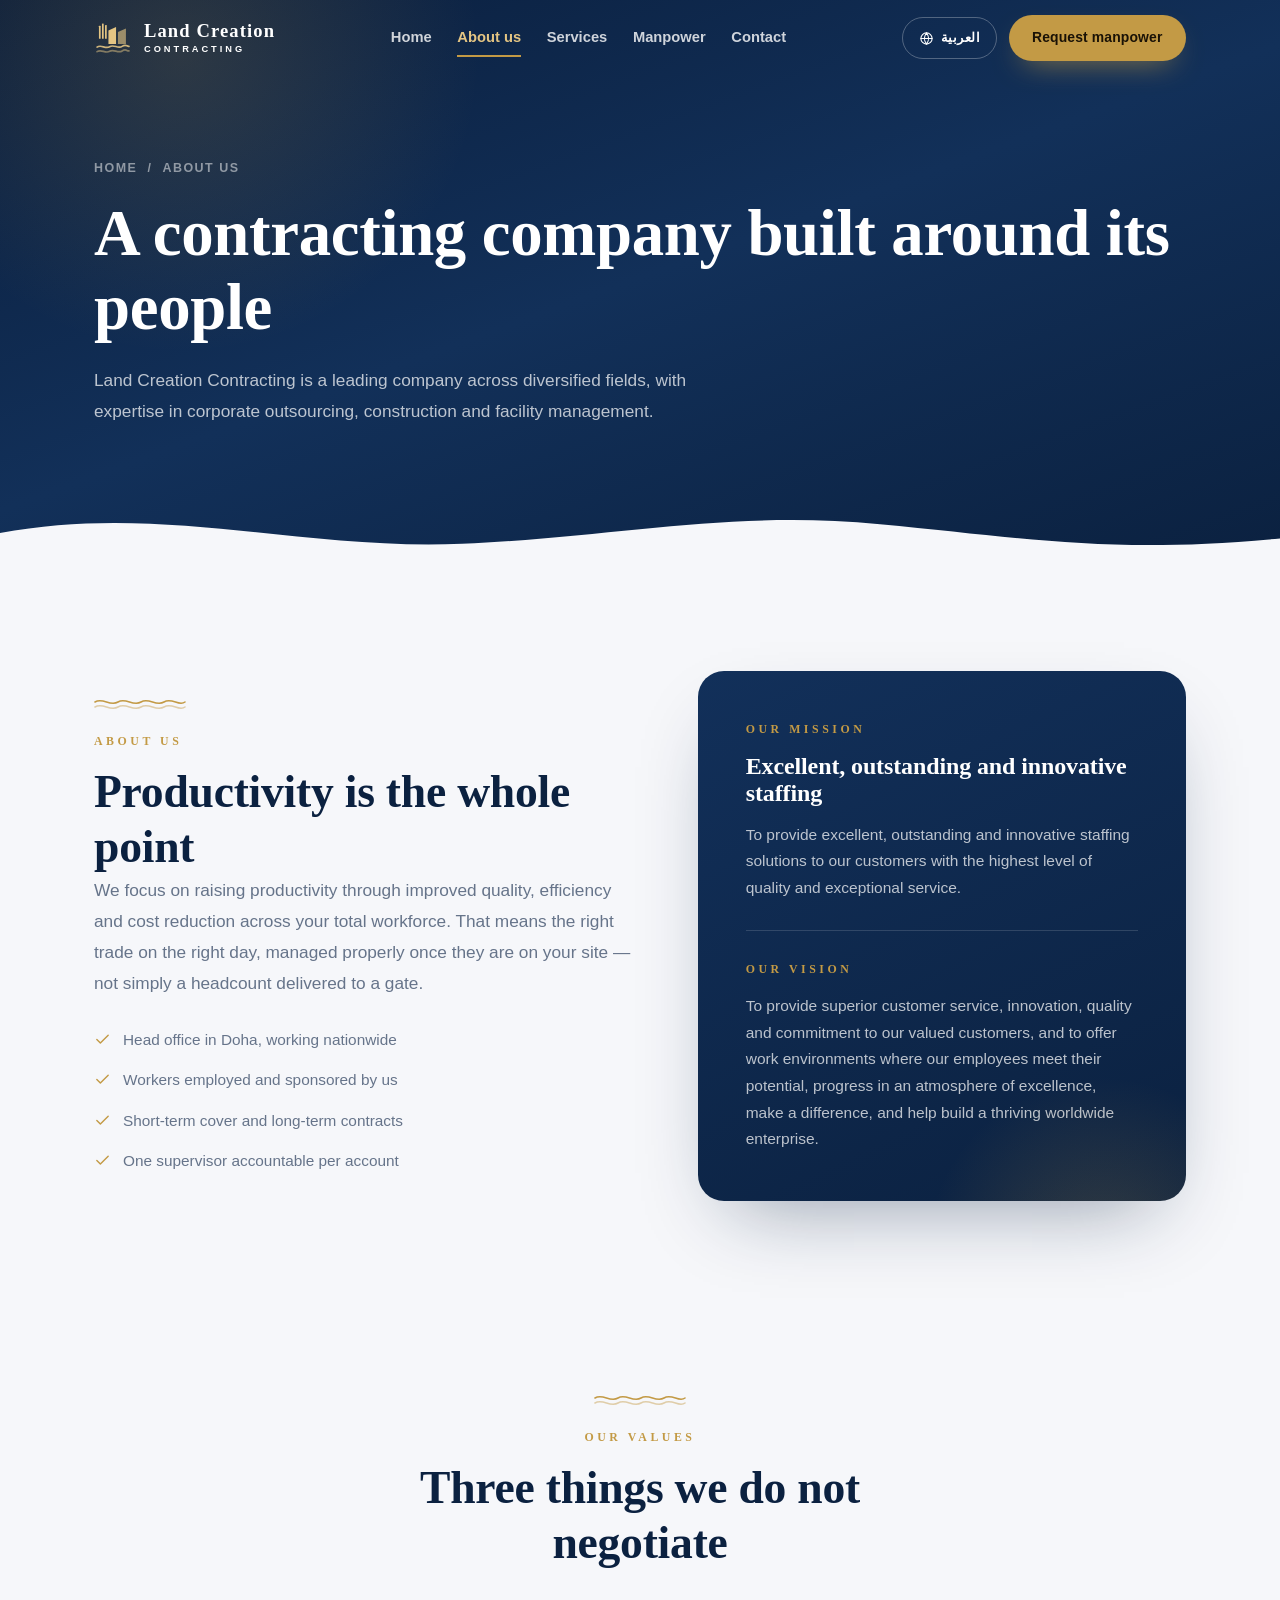
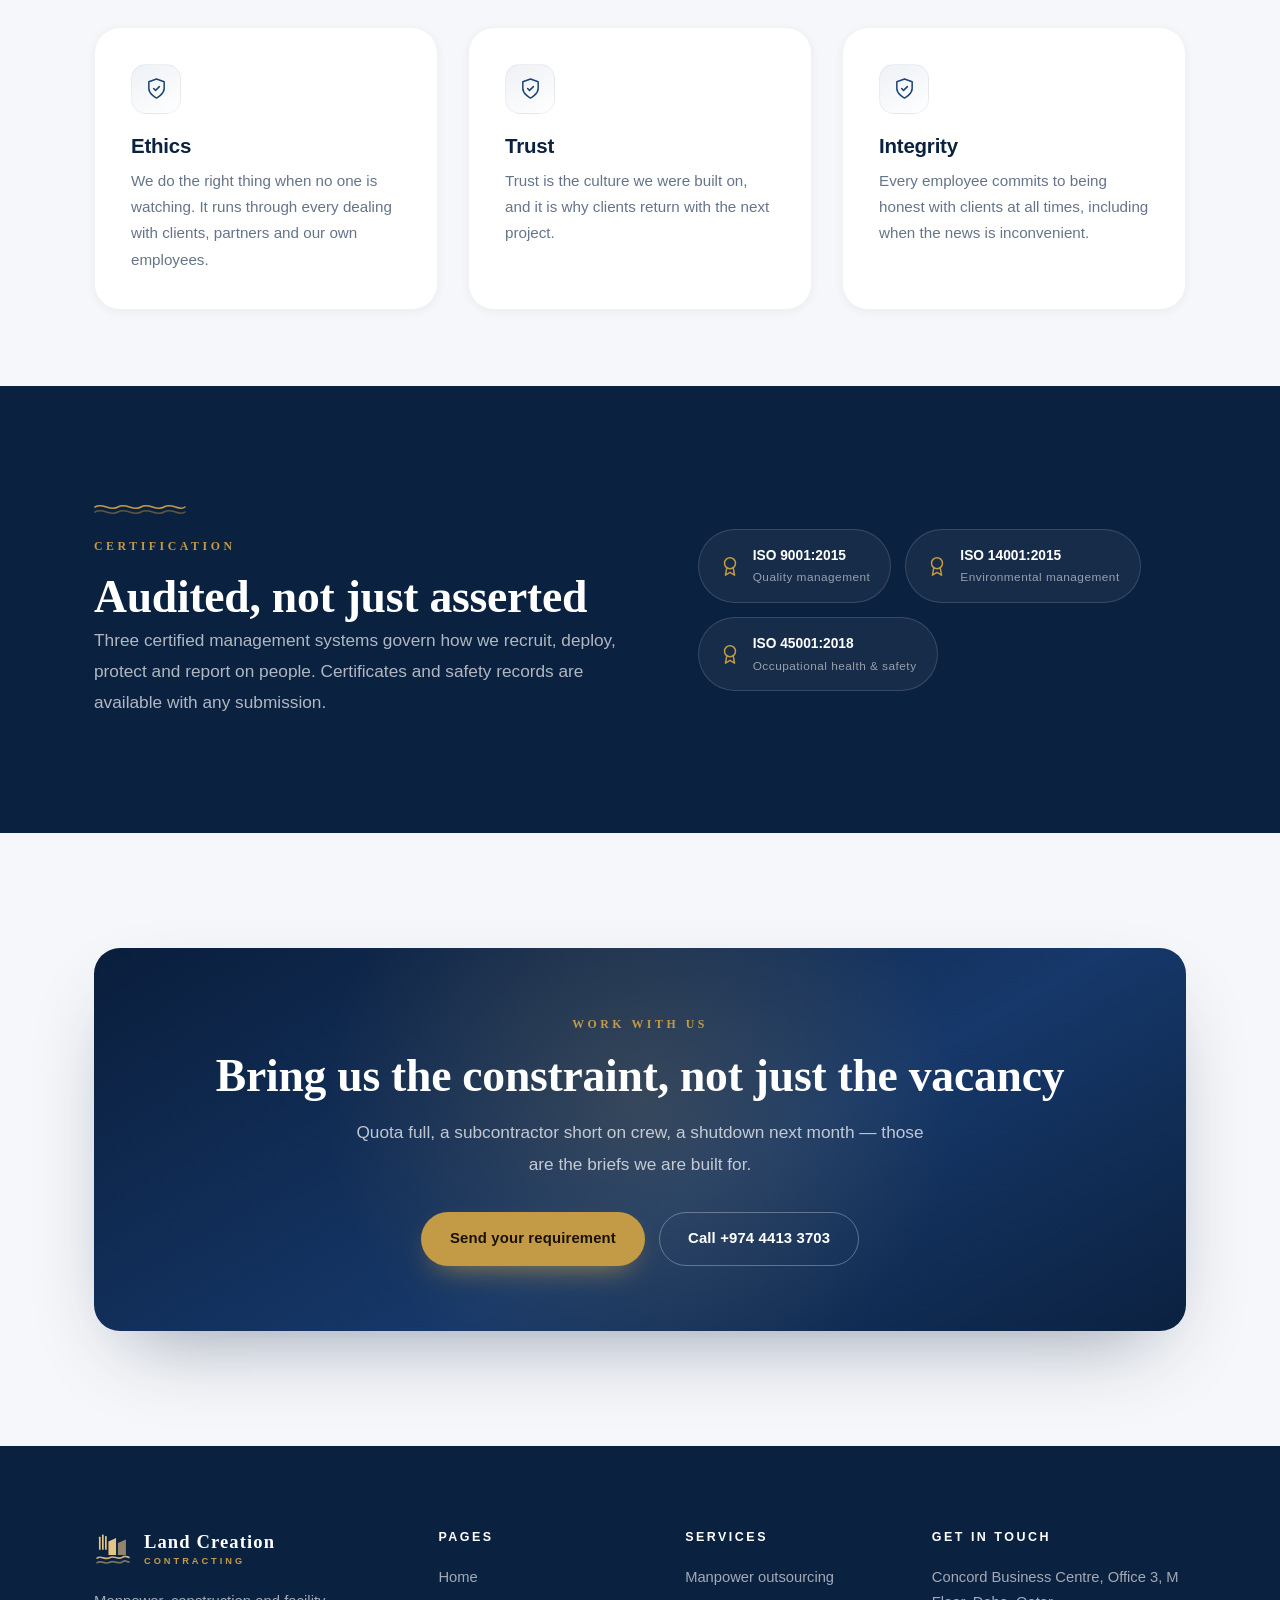
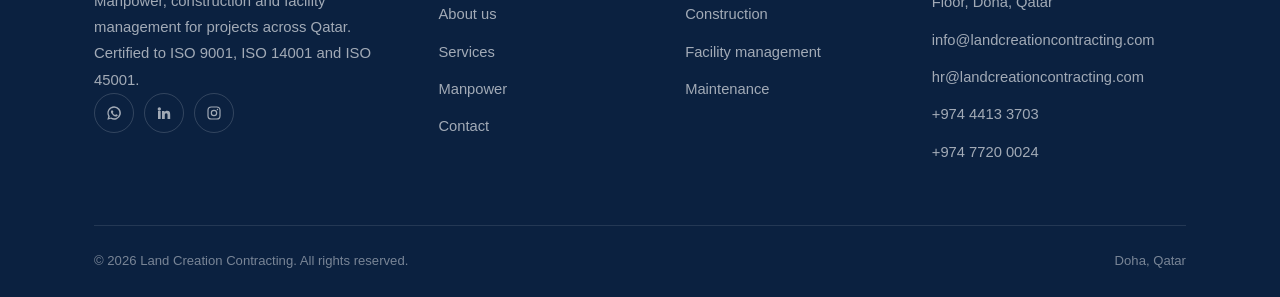
==== commit e60ecda6: "updated" ====
--- a/about.html
+++ b/about.html
@@ -9,7 +9,7 @@
 <link rel="preconnect" href="https://fonts.googleapis.com">
 <link rel="preconnect" href="https://fonts.gstatic.com" crossorigin>
 <link href="https://fonts.googleapis.com/css2?family=Cinzel:wght@500;600;700&family=Manrope:wght@400;500;600;700;800&family=Amiri:wght@400;700&family=Tajawal:wght@400;500;700;800&display=swap" rel="stylesheet">
-<link rel="stylesheet" href="assets/css/style.css">
+<link rel="stylesheet" href="style.css">
 </head>
 <body>
 
@@ -192,6 +192,6 @@
 </footer>
 
 <button class="to-top" type="button" aria-label="Back to top"><svg viewBox="0 0 24 24" fill="none" stroke="currentColor" stroke-width="2" stroke-linecap="round" stroke-linejoin="round"><path d="M12 19V5M6 11l6-6 6 6"/></svg></button>
-<script src="assets/js/main.js"></script>
+<script src="main.js"></script>
 </body>
 </html>
--- a/style.css
+++ b/style.css
@@ -0,0 +1,1040 @@
+/* ==========================================================================
+   Land Creation Contracting — core stylesheet
+   Palette : deep gulf navy, brushed gold, harbour mist
+   Type    : Cinzel (engraved display, mirrors the wordmark) + Manrope (body)
+             Amiri + Tajawal for Arabic
+   Signature: the wave rule, lifted from the logo's waterline
+   ========================================================================== */
+
+/* ---------- 1. Tokens ---------- */
+:root {
+  --ink: #0B2140;
+  --ink-2: #12305A;
+  --ink-3: #1D4478;
+  --ink-soft: #33507B;
+
+  --gold: #C39A45;
+  --gold-lite: #E4C583;
+  --gold-glow: rgba(195, 154, 69, .16);
+
+  --paper: #F6F7FA;
+  --paper-2: #EEF1F6;
+  --mist: #DFE5EE;
+  --white: #FFFFFF;
+
+  --text: #22303F;
+  --muted: #66748A;
+  --muted-2: #8C99AC;
+
+  --line: rgba(11, 33, 64, .10);
+  --line-soft: rgba(11, 33, 64, .06);
+
+  --shadow-sm: 0 2px 10px rgba(11, 33, 64, .05);
+  --shadow: 0 14px 40px -18px rgba(11, 33, 64, .28);
+  --shadow-lg: 0 34px 80px -34px rgba(11, 33, 64, .45);
+
+  --r-sm: 12px;
+  --r: 18px;
+  --r-lg: 26px;
+  --r-pill: 999px;
+
+  --font-display: "Cinzel", "Times New Roman", serif;
+  --font-body: "Manrope", -apple-system, BlinkMacSystemFont, "Segoe UI", sans-serif;
+
+  --header-h: 76px;
+  --gap: clamp(18px, 2.4vw, 30px);
+  --pad-x: clamp(18px, 5.2vw, 64px);
+  --section-y: clamp(64px, 9vw, 130px);
+  --maxw: 1220px;
+
+  --ease: cubic-bezier(.22, .68, .35, 1);
+}
+
+html[lang="ar"] {
+  --font-display: "Amiri", "Times New Roman", serif;
+  --font-body: "Tajawal", -apple-system, "Segoe UI", sans-serif;
+}
+
+/* ---------- 2. Reset ---------- */
+*, *::before, *::after { box-sizing: border-box; }
+
+html {
+  -webkit-text-size-adjust: 100%;
+  text-size-adjust: 100%;
+  scroll-behavior: smooth;
+  scroll-padding-top: calc(var(--header-h) + 16px);
+}
+
+body {
+  margin: 0;
+  background: var(--paper);
+  color: var(--text);
+  font-family: var(--font-body);
+  font-size: clamp(15.5px, 1.02vw, 17px);
+  line-height: 1.72;
+  font-weight: 400;
+  overflow-x: hidden;
+  -webkit-font-smoothing: antialiased;
+  text-rendering: optimizeLegibility;
+}
+
+img, svg { max-width: 100%; display: block; }
+a { color: inherit; text-decoration: none; }
+button { font: inherit; color: inherit; }
+ul { margin: 0; padding: 0; list-style: none; }
+h1, h2, h3, h4 { margin: 0; font-weight: 600; line-height: 1.18; color: var(--ink); }
+p { margin: 0; }
+
+:focus-visible {
+  outline: 2px solid var(--gold);
+  outline-offset: 3px;
+  border-radius: 4px;
+}
+
+::selection { background: var(--ink); color: var(--gold-lite); }
+
+.skip {
+  position: absolute;
+  inset-block-start: 8px;
+  inset-inline-start: 8px;
+  z-index: 200;
+  padding: 12px 20px;
+  border-radius: var(--r-pill);
+  background: var(--ink);
+  color: var(--white);
+  font-size: .88rem;
+  font-weight: 700;
+  transform: translateY(-160%);
+  transition: transform .3s var(--ease);
+}
+.skip:focus-visible { transform: translateY(0); }
+
+/* ---------- 3. Type ---------- */
+.display {
+  font-family: var(--font-display);
+  font-weight: 600;
+  letter-spacing: -.005em;
+  line-height: 1.14;
+}
+
+h1.display { font-size: clamp(2.05rem, 5.6vw, 4.05rem); }
+h2.display { font-size: clamp(1.7rem, 3.9vw, 2.85rem); line-height: 1.2; }
+h3 { font-size: clamp(1.08rem, 1.6vw, 1.28rem); font-weight: 700; letter-spacing: -.01em; }
+
+html[lang="ar"] h1.display,
+html[lang="ar"] h2.display { line-height: 1.4; font-weight: 700; }
+
+.eyebrow {
+  font-family: var(--font-display);
+  font-size: clamp(.66rem, 1.1vw, .74rem);
+  font-weight: 600;
+  letter-spacing: .3em;
+  text-transform: uppercase;
+  color: var(--gold);
+  display: block;
+  margin-bottom: 14px;
+}
+
+html[lang="ar"] .eyebrow { letter-spacing: 0; font-size: .85rem; }
+
+.lede {
+  font-size: clamp(1rem, 1.35vw, 1.14rem);
+  color: var(--muted);
+  line-height: 1.8;
+  max-width: 62ch;
+}
+
+.muted { color: var(--muted); }
+
+/* ---------- 4. Layout ---------- */
+.wrap {
+  width: 100%;
+  max-width: var(--maxw);
+  margin-inline: auto;
+  padding-inline: var(--pad-x);
+}
+
+.section { padding-block: var(--section-y); position: relative; }
+.section--tight { padding-block: clamp(48px, 6vw, 88px); }
+
+.section-head { max-width: 66ch; margin-bottom: clamp(34px, 4.4vw, 58px); }
+.section-head.is-centered { margin-inline: auto; text-align: center; }
+.section-head.is-centered .wave-rule { margin-inline: auto; }
+.section-head h2 { margin-bottom: 16px; }
+
+.grid { display: grid; gap: var(--gap); }
+.g-2 { grid-template-columns: repeat(2, minmax(0, 1fr)); }
+.g-3 { grid-template-columns: repeat(3, minmax(0, 1fr)); }
+.g-4 { grid-template-columns: repeat(4, minmax(0, 1fr)); }
+
+.ink-band { background: var(--ink); color: rgba(255, 255, 255, .82); }
+.ink-band h1, .ink-band h2, .ink-band h3 { color: var(--white); }
+.ink-band .lede, .ink-band .muted { color: rgba(255, 255, 255, .68); }
+
+/* ---------- 5. Signature: the wave rule ---------- */
+.wave-rule {
+  width: 92px;
+  height: 12px;
+  margin-bottom: 22px;
+  color: var(--gold);
+  overflow: visible;
+}
+.wave-rule path {
+  fill: none;
+  stroke: currentColor;
+  stroke-width: 1.6;
+  stroke-linecap: round;
+}
+.wave-rule path:nth-child(2) { opacity: .45; }
+
+/* ---------- 6. Buttons ---------- */
+.btn {
+  display: inline-flex;
+  align-items: center;
+  justify-content: center;
+  gap: 10px;
+  min-height: 50px;
+  padding: 13px 28px;
+  border-radius: var(--r-pill);
+  border: 1px solid transparent;
+  font-size: .93rem;
+  font-weight: 700;
+  letter-spacing: .01em;
+  cursor: pointer;
+  transition: transform .35s var(--ease), background .35s var(--ease),
+              color .35s var(--ease), border-color .35s var(--ease),
+              box-shadow .35s var(--ease);
+  will-change: transform;
+}
+.btn svg { width: 15px; height: 15px; flex: none; }
+html[dir="rtl"] .btn svg { transform: scaleX(-1); }
+
+.btn--gold { background: var(--gold); color: #1A1206; box-shadow: 0 12px 30px -14px rgba(195, 154, 69, .9); }
+.btn--gold:hover { background: var(--gold-lite); transform: translateY(-2px); }
+
+.btn--ink { background: var(--ink); color: var(--white); }
+.btn--ink:hover { background: var(--ink-3); transform: translateY(-2px); }
+
+.btn--ghost { border-color: rgba(255, 255, 255, .3); color: var(--white); }
+.btn--ghost:hover { border-color: var(--gold); color: var(--gold-lite); transform: translateY(-2px); }
+
+.btn--outline { border-color: var(--line); background: var(--white); color: var(--ink); }
+.btn--outline:hover { border-color: var(--ink); transform: translateY(-2px); }
+
+.btn-row { display: flex; flex-wrap: wrap; gap: 14px; margin-top: 32px; }
+
+/* ---------- 7. Header ---------- */
+.header {
+  position: fixed;
+  inset-block-start: 0;
+  inset-inline: 0;
+  z-index: 100;
+  height: var(--header-h);
+  display: flex;
+  align-items: center;
+  background: rgba(246, 247, 250, 0);
+  transition: background .4s var(--ease), box-shadow .4s var(--ease), height .4s var(--ease);
+}
+.header::after {
+  content: "";
+  position: absolute;
+  inset-block-end: 0;
+  inset-inline: 0;
+  height: 1px;
+  background: var(--line);
+  opacity: 0;
+  transition: opacity .4s var(--ease);
+}
+.header .wrap { display: flex; align-items: center; justify-content: space-between; gap: 18px; width: 100%; }
+
+.header.is-solid {
+  background: rgba(246, 247, 250, .88);
+  -webkit-backdrop-filter: saturate(160%) blur(16px);
+  backdrop-filter: saturate(160%) blur(16px);
+  box-shadow: var(--shadow-sm);
+}
+.header.is-solid::after { opacity: 1; }
+
+/* On dark heroes the header text starts white */
+.header.on-dark .brand-name, .header.on-dark .brand-sub { color: var(--white); }
+.header.on-dark .nav a { color: rgba(255, 255, 255, .8); }
+.header.on-dark .lang-btn { color: var(--white); border-color: rgba(255, 255, 255, .28); }
+.header.on-dark .burger span { background: var(--white); }
+.header.on-dark.is-solid .brand-name { color: var(--ink); }
+.header.on-dark.is-solid .brand-sub { color: var(--gold); }
+.header.on-dark.is-solid .nav a { color: var(--ink); }
+.header.on-dark.is-solid .lang-btn { color: var(--ink); border-color: var(--line); }
+.header.on-dark.is-solid .burger span { background: var(--ink); }
+
+.brand { display: flex; align-items: center; gap: 12px; flex: none; }
+.brand-mark { width: 38px; height: 38px; color: var(--ink); flex: none; transition: color .4s var(--ease); }
+.header.on-dark .brand-mark { color: var(--gold-lite); }
+.header.on-dark.is-solid .brand-mark { color: var(--ink); }
+.brand-text { display: flex; flex-direction: column; line-height: 1; }
+.brand-name {
+  font-family: var(--font-display);
+  font-size: clamp(.98rem, 1.5vw, 1.16rem);
+  font-weight: 700;
+  letter-spacing: .06em;
+  color: var(--ink);
+  transition: color .4s var(--ease);
+}
+.brand-sub {
+  font-size: .58rem;
+  letter-spacing: .32em;
+  text-transform: uppercase;
+  color: var(--gold);
+  margin-top: 5px;
+  font-weight: 700;
+}
+html[lang="ar"] .brand-sub { letter-spacing: .05em; font-size: .68rem; }
+
+.nav { display: flex; align-items: center; gap: clamp(16px, 2vw, 30px); }
+.nav a {
+  position: relative;
+  font-size: .92rem;
+  font-weight: 600;
+  color: var(--ink);
+  padding-block: 6px;
+  transition: color .3s var(--ease);
+}
+.nav a::after {
+  content: "";
+  position: absolute;
+  inset-block-end: 0;
+  inset-inline-start: 0;
+  width: 100%;
+  height: 1.5px;
+  background: var(--gold);
+  transform: scaleX(0);
+  transform-origin: left;
+  transition: transform .4s var(--ease);
+}
+.nav a:hover::after, .nav a[aria-current="page"]::after { transform: scaleX(1); }
+html[dir="rtl"] .nav a::after, html[dir="rtl"] .card::before { transform-origin: right; }
+.nav a[aria-current="page"] { color: var(--gold); }
+.header.on-dark .nav a[aria-current="page"] { color: var(--gold-lite); }
+
+.header-actions { display: flex; align-items: center; gap: 12px; }
+
+.lang-btn {
+  display: inline-flex;
+  align-items: center;
+  gap: 7px;
+  height: 42px;
+  padding-inline: 16px;
+  border: 1px solid var(--line);
+  border-radius: var(--r-pill);
+  background: transparent;
+  font-size: .82rem;
+  font-weight: 700;
+  letter-spacing: .04em;
+  color: var(--ink);
+  cursor: pointer;
+  transition: all .35s var(--ease);
+}
+.lang-btn:hover { border-color: var(--gold); color: var(--gold); }
+.lang-btn svg { width: 15px; height: 15px; }
+
+.header .btn { min-height: 44px; padding: 10px 22px; font-size: .87rem; }
+.header-cta { display: inline-flex; }
+
+.burger {
+  display: none;
+  width: 46px;
+  height: 46px;
+  border: 1px solid var(--line);
+  border-radius: 50%;
+  background: transparent;
+  cursor: pointer;
+  padding: 0;
+  align-items: center;
+  justify-content: center;
+  flex-direction: column;
+  gap: 5px;
+}
+.burger span {
+  display: block;
+  width: 17px;
+  height: 1.6px;
+  background: var(--ink);
+  border-radius: 2px;
+  transition: transform .4s var(--ease), opacity .3s var(--ease);
+}
+body.nav-open .burger span:nth-child(1) { transform: translateY(6.6px) rotate(45deg); }
+body.nav-open .burger span:nth-child(2) { opacity: 0; }
+body.nav-open .burger span:nth-child(3) { transform: translateY(-6.6px) rotate(-45deg); }
+
+/* ---------- 8. Mobile drawer ---------- */
+.drawer {
+  position: fixed;
+  inset-block: 0;
+  inset-inline-end: 0;
+  width: min(88vw, 380px);
+  z-index: 99;
+  background: var(--ink);
+  color: var(--white);
+  padding: calc(var(--header-h) + 26px) 30px calc(34px + env(safe-area-inset-bottom)) 30px;
+  display: flex;
+  flex-direction: column;
+  transform: translateX(105%);
+  transition: transform .5s var(--ease);
+  overflow-y: auto;
+  visibility: hidden;
+}
+html[dir="rtl"] .drawer { transform: translateX(-105%); }
+body.nav-open .drawer { transform: translateX(0); visibility: visible; }
+
+.drawer-nav { display: flex; flex-direction: column; }
+.drawer-nav a {
+  font-family: var(--font-display);
+  font-size: 1.32rem;
+  font-weight: 600;
+  color: rgba(255, 255, 255, .88);
+  padding-block: 17px;
+  border-bottom: 1px solid rgba(255, 255, 255, .1);
+  display: flex;
+  align-items: center;
+  justify-content: space-between;
+}
+.drawer-nav a[aria-current="page"] { color: var(--gold-lite); }
+.drawer-nav a span:last-child {
+  font-family: var(--font-body);
+  font-size: .66rem;
+  letter-spacing: .2em;
+  color: rgba(255, 255, 255, .32);
+  font-weight: 700;
+}
+
+.drawer-foot { margin-top: auto; padding-top: 34px; }
+.drawer-foot .btn { width: 100%; }
+.drawer-contact { margin-top: 24px; display: grid; gap: 8px; font-size: .88rem; color: rgba(255, 255, 255, .62); }
+.drawer-contact a { display: block; }
+.drawer-contact a:hover { color: var(--gold-lite); }
+
+.scrim {
+  position: fixed;
+  inset: 0;
+  z-index: 98;
+  background: rgba(11, 33, 64, .5);
+  -webkit-backdrop-filter: blur(3px);
+  backdrop-filter: blur(3px);
+  opacity: 0;
+  visibility: hidden;
+  transition: opacity .45s var(--ease), visibility .45s;
+}
+body.nav-open .scrim { opacity: 1; visibility: visible; }
+body.nav-open { overflow: hidden; }
+
+/* ---------- 9. Hero ---------- */
+.hero {
+  position: relative;
+  background-image:
+    linear-gradient(165deg, rgba(8, 18, 38, .90) 0%, rgba(11, 33, 64, .80) 48%, rgba(7, 17, 35, .94) 100%),
+    url('banner.png');
+  background-size: cover;
+  background-position: center 60%;
+  background-repeat: no-repeat;
+  color: var(--white);
+  padding-block: calc(var(--header-h) + clamp(52px, 8vw, 96px)) clamp(160px, 22vw, 260px);
+  overflow: hidden;
+  isolation: isolate;
+}
+.hero::before {
+  content: "";
+  position: absolute;
+  inset-block-start: -30%;
+  inset-inline-end: -14%;
+  width: min(760px, 92vw);
+  aspect-ratio: 1;
+  background: radial-gradient(circle, rgba(195, 154, 69, .2) 0%, rgba(195, 154, 69, 0) 66%);
+  z-index: -1;
+  pointer-events: none;
+}
+.hero::after {
+  content: "";
+  position: absolute;
+  inset-block-end: 0;
+  inset-inline: 0;
+  height: clamp(90px, 16vw, 180px);
+  background: linear-gradient(to bottom, transparent, var(--paper));
+  z-index: 1;
+  pointer-events: none;
+}
+.hero h1 { color: var(--white); max-width: 17ch; }
+.hero h1 em {
+  font-style: normal;
+  color: var(--gold-lite);
+  display: block;
+}
+.hero .lede { color: rgba(255, 255, 255, .74); margin-top: 24px; }
+.hero-inner { position: relative; z-index: 2; max-width: 760px; }
+
+.hero-stats {
+  position: relative;
+  z-index: 3;
+  margin-top: clamp(40px, 6vw, 70px);
+  display: grid;
+  grid-template-columns: repeat(3, minmax(0, 1fr));
+  gap: 14px;
+  max-width: 640px;
+  border-top: 1px solid rgba(255, 255, 255, .16);
+  padding-top: 26px;
+}
+.hero-stats .num {
+  font-family: var(--font-display);
+  font-size: clamp(1.6rem, 3.4vw, 2.3rem);
+  font-weight: 700;
+  color: var(--gold-lite);
+  line-height: 1;
+}
+.hero-stats .lbl {
+  display: block;
+  margin-top: 9px;
+  font-size: clamp(.7rem, 1.1vw, .8rem);
+  color: rgba(255, 255, 255, .6);
+  line-height: 1.45;
+}
+
+/* Inner-page hero */
+.page-hero {
+  position: relative;
+  background: linear-gradient(160deg, #0A1E3C 0%, #123059 50%, #0B2140 100%);
+  color: var(--white);
+  padding-block: calc(var(--header-h) + clamp(46px, 7vw, 82px)) clamp(74px, 10vw, 128px);
+  overflow: hidden;
+}
+.page-hero::before {
+  content: "";
+  position: absolute;
+  inset-block-start: -46%;
+  inset-inline-start: -10%;
+  width: min(620px, 90vw);
+  aspect-ratio: 1;
+  background: radial-gradient(circle, rgba(195, 154, 69, .18) 0%, rgba(195, 154, 69, 0) 68%);
+}
+.page-hero .wrap { position: relative; z-index: 2; }
+.page-hero h1 { color: var(--white); }
+.page-hero .lede { color: rgba(255, 255, 255, .72); margin-top: 20px; }
+.page-hero-wave { position: absolute; inset-block-end: -1px; inset-inline: 0; z-index: 1; color: var(--paper); }
+
+.crumbs {
+  display: flex;
+  gap: 10px;
+  align-items: center;
+  font-size: .78rem;
+  letter-spacing: .12em;
+  text-transform: uppercase;
+  color: rgba(255, 255, 255, .5);
+  margin-bottom: 18px;
+  font-weight: 600;
+}
+.crumbs a:hover { color: var(--gold-lite); }
+html[lang="ar"] .crumbs { letter-spacing: 0; text-transform: none; font-size: .85rem; }
+
+/* ---------- 10. Cards ---------- */
+.card {
+  position: relative;
+  background: var(--white);
+  border: 1px solid var(--line-soft);
+  border-radius: var(--r-lg);
+  padding: clamp(24px, 3vw, 36px);
+  box-shadow: var(--shadow-sm);
+  transition: transform .5s var(--ease), box-shadow .5s var(--ease), border-color .5s var(--ease);
+  overflow: hidden;
+  height: 100%;
+}
+.card::before {
+  content: "";
+  position: absolute;
+  inset-block-start: 0;
+  inset-inline-start: 0;
+  width: 100%;
+  height: 2px;
+  background: linear-gradient(90deg, var(--gold), transparent);
+  transform: scaleX(0);
+  transform-origin: left;
+  transition: transform .55s var(--ease);
+}
+.card:hover { transform: translateY(-5px); box-shadow: var(--shadow); border-color: var(--line); }
+.card:hover::before { transform: scaleX(1); }
+.card h3 { margin-bottom: 10px; }
+.card p { color: var(--muted); font-size: .95rem; }
+
+.card-ico {
+  width: 50px;
+  height: 50px;
+  border-radius: 15px;
+  display: grid;
+  place-items: center;
+  background: linear-gradient(150deg, var(--paper-2), var(--white));
+  border: 1px solid var(--line-soft);
+  color: var(--ink-3);
+  margin-bottom: 20px;
+}
+.card-ico svg { width: 23px; height: 23px; }
+
+.card--ink {
+  background: linear-gradient(155deg, var(--ink-2), var(--ink));
+  border-color: transparent;
+  color: rgba(255, 255, 255, .74);
+}
+.card--ink h3 { color: var(--white); }
+.card--ink p { color: rgba(255, 255, 255, .68); }
+.card--ink .card-ico { background: rgba(255, 255, 255, .07); border-color: rgba(255, 255, 255, .14); color: var(--gold-lite); }
+
+.card-link {
+  display: inline-flex;
+  align-items: center;
+  gap: 8px;
+  margin-top: 20px;
+  font-size: .86rem;
+  font-weight: 700;
+  color: var(--ink);
+  letter-spacing: .02em;
+}
+.card-link svg { width: 14px; height: 14px; transition: transform .4s var(--ease); }
+html[dir="rtl"] .card-link svg { transform: scaleX(-1); }
+.card:hover .card-link svg { transform: translateX(5px); }
+html[dir="rtl"] .card:hover .card-link svg { transform: scaleX(-1) translateX(5px); }
+.card--ink .card-link { color: var(--gold-lite); }
+
+/* numbered process cards (order genuinely matters there) */
+.step { display: flex; gap: 20px; align-items: flex-start; }
+.step-n {
+  font-family: var(--font-display);
+  font-size: .84rem;
+  font-weight: 700;
+  color: var(--gold);
+  border: 1px solid var(--gold-glow);
+  background: var(--gold-glow);
+  width: 40px;
+  height: 40px;
+  border-radius: 50%;
+  display: grid;
+  place-items: center;
+  flex: none;
+}
+.step h3 { font-size: 1.02rem; margin-bottom: 6px; }
+.step p { color: var(--muted); font-size: .93rem; }
+
+/* ---------- 11. Split feature ---------- */
+.split {
+  display: grid;
+  grid-template-columns: 1.05fr .95fr;
+  gap: clamp(30px, 5vw, 72px);
+  align-items: center;
+}
+.split--reverse .split-media { order: -1; }
+
+.panel {
+  position: relative;
+  border-radius: var(--r-lg);
+  background: linear-gradient(155deg, var(--ink-2), var(--ink));
+  color: var(--white);
+  padding: clamp(28px, 4vw, 48px);
+  overflow: hidden;
+  box-shadow: var(--shadow-lg);
+}
+.panel::after {
+  content: "";
+  position: absolute;
+  inset-block-end: -46%;
+  inset-inline-end: -22%;
+  width: 380px;
+  aspect-ratio: 1;
+  background: radial-gradient(circle, rgba(195, 154, 69, .22), transparent 66%);
+}
+.panel h3 { color: var(--white); }
+.panel-list { display: grid; gap: 16px; position: relative; z-index: 2; }
+.panel-list li {
+  display: flex;
+  gap: 13px;
+  align-items: flex-start;
+  color: rgba(255, 255, 255, .78);
+  font-size: .95rem;
+  padding-bottom: 16px;
+  border-bottom: 1px solid rgba(255, 255, 255, .1);
+}
+.panel-list li:last-child { border-bottom: 0; padding-bottom: 0; }
+.panel-list svg { width: 18px; height: 18px; color: var(--gold-lite); flex: none; margin-top: 3px; }
+
+/* tick list on light background */
+.ticks { display: grid; gap: 14px; }
+.ticks li { display: flex; gap: 12px; align-items: flex-start; color: var(--muted); font-size: .96rem; }
+.ticks svg { width: 17px; height: 17px; color: var(--gold); flex: none; margin-top: 4px; }
+
+/* ---------- 12. Sectors ---------- */
+.sector {
+  display: flex;
+  align-items: center;
+  gap: 14px;
+  padding: 18px 20px;
+  background: var(--white);
+  border: 1px solid var(--line-soft);
+  border-radius: var(--r);
+  font-weight: 700;
+  font-size: .93rem;
+  color: var(--ink);
+  transition: transform .45s var(--ease), border-color .45s var(--ease), box-shadow .45s var(--ease);
+}
+.sector:hover { transform: translateY(-3px); border-color: var(--gold); box-shadow: var(--shadow-sm); }
+.sector svg { width: 22px; height: 22px; color: var(--gold); flex: none; }
+
+/* ---------- 13. Trade / manpower lists ---------- */
+.trade { padding: clamp(24px, 3vw, 34px); }
+.trade-head {
+  display: flex;
+  align-items: center;
+  justify-content: space-between;
+  gap: 14px;
+  padding-bottom: 16px;
+  margin-bottom: 18px;
+  border-bottom: 1px solid var(--line);
+}
+.trade-head h3 { font-size: 1.06rem; }
+.trade-count {
+  font-family: var(--font-display);
+  font-size: .78rem;
+  font-weight: 700;
+  color: var(--gold);
+  letter-spacing: .08em;
+  flex: none;
+}
+.trade-list { columns: 2; column-gap: 24px; }
+.trade-list li {
+  break-inside: avoid;
+  font-size: .9rem;
+  color: var(--muted);
+  padding-block: 6px;
+  display: flex;
+  gap: 9px;
+  align-items: baseline;
+}
+.trade-list li::before {
+  content: "";
+  width: 5px;
+  height: 5px;
+  border-radius: 50%;
+  background: var(--gold);
+  flex: none;
+  transform: translateY(-2px);
+}
+
+/* ---------- 14. Certification strip ---------- */
+.certs { display: flex; flex-wrap: wrap; gap: 14px; }
+.cert {
+  display: flex;
+  align-items: center;
+  gap: 12px;
+  padding: 14px 20px;
+  border: 1px solid var(--line);
+  border-radius: var(--r-pill);
+  background: var(--white);
+  font-size: .86rem;
+  font-weight: 700;
+  color: var(--ink);
+}
+.cert svg { width: 22px; height: 22px; color: var(--gold); flex: none; }
+.cert small { display: block; font-weight: 500; color: var(--muted); font-size: .74rem; letter-spacing: .04em; }
+.ink-band .cert { background: rgba(255, 255, 255, .05); border-color: rgba(255, 255, 255, .14); color: var(--white); }
+.ink-band .cert small { color: rgba(255, 255, 255, .55); }
+
+/* ---------- 15. CTA band ---------- */
+.cta-band {
+  position: relative;
+  background: linear-gradient(150deg, #0A1E3C, #16386A 58%, #0B2140);
+  color: var(--white);
+  border-radius: var(--r-lg);
+  padding: clamp(34px, 5.4vw, 66px);
+  overflow: hidden;
+  box-shadow: var(--shadow-lg);
+  text-align: center;
+}
+.cta-band::before {
+  content: "";
+  position: absolute;
+  inset-block-start: -55%;
+  inset-inline-start: 50%;
+  transform: translateX(-50%);
+  width: min(720px, 120%);
+  aspect-ratio: 1;
+  background: radial-gradient(circle, rgba(195, 154, 69, .2), transparent 62%);
+}
+.cta-band > * { position: relative; z-index: 2; }
+.cta-band h2 { color: var(--white); margin-bottom: 14px; }
+.cta-band .lede { color: rgba(255, 255, 255, .72); margin-inline: auto; }
+.cta-band .btn-row { justify-content: center; }
+
+/* ---------- 16. Contact ---------- */
+.contact-grid { display: grid; grid-template-columns: 1.1fr .9fr; gap: clamp(28px, 4vw, 56px); align-items: start; }
+
+.form-card {
+  background: var(--white);
+  border: 1px solid var(--line-soft);
+  border-radius: var(--r-lg);
+  padding: clamp(24px, 3.4vw, 44px);
+  box-shadow: var(--shadow);
+}
+.field { margin-bottom: 18px; }
+.field label {
+  display: block;
+  font-size: .78rem;
+  font-weight: 700;
+  letter-spacing: .1em;
+  text-transform: uppercase;
+  color: var(--ink);
+  margin-bottom: 9px;
+}
+html[lang="ar"] .field label { letter-spacing: 0; text-transform: none; font-size: .88rem; }
+.field input, .field select, .field textarea {
+  width: 100%;
+  font-family: inherit;
+  font-size: 1rem;
+  color: var(--text);
+  background: var(--paper);
+  border: 1px solid var(--line);
+  border-radius: var(--r-sm);
+  padding: 14px 16px;
+  min-height: 52px;
+  transition: border-color .3s var(--ease), background .3s var(--ease), box-shadow .3s var(--ease);
+  -webkit-appearance: none;
+  appearance: none;
+}
+.field select {
+  background-image: url("data:image/svg+xml,%3Csvg xmlns='http://www.w3.org/2000/svg' viewBox='0 0 24 24' fill='none' stroke='%2366748A' stroke-width='2'%3E%3Cpath d='M6 9l6 6 6-6'/%3E%3C/svg%3E");
+  background-repeat: no-repeat;
+  background-position: right 16px center;
+  background-size: 17px;
+  padding-inline-end: 44px;
+}
+html[dir="rtl"] .field select { background-position: left 16px center; }
+.field textarea { min-height: 132px; resize: vertical; line-height: 1.65; }
+.field input:focus, .field select:focus, .field textarea:focus {
+  outline: none;
+  border-color: var(--gold);
+  background: var(--white);
+  box-shadow: 0 0 0 4px var(--gold-glow);
+}
+.field-row { display: grid; grid-template-columns: repeat(2, minmax(0, 1fr)); gap: 18px; }
+
+.form-note { font-size: .82rem; color: var(--muted-2); margin-top: 14px; line-height: 1.6; }
+.form-status {
+  margin-top: 16px;
+  padding: 14px 18px;
+  border-radius: var(--r-sm);
+  background: var(--gold-glow);
+  border: 1px solid rgba(195, 154, 69, .3);
+  color: var(--ink);
+  font-size: .9rem;
+  font-weight: 600;
+  display: none;
+}
+.form-status.is-visible { display: block; }
+
+.info-card {
+  background: var(--white);
+  border: 1px solid var(--line-soft);
+  border-radius: var(--r-lg);
+  padding: clamp(24px, 3vw, 34px);
+  box-shadow: var(--shadow-sm);
+  margin-bottom: 18px;
+}
+.info-row { display: flex; gap: 15px; align-items: flex-start; padding-block: 15px; border-bottom: 1px solid var(--line-soft); }
+.info-row:last-child { border-bottom: 0; padding-bottom: 0; }
+.info-row:first-of-type { padding-top: 0; }
+.info-ico {
+  width: 42px; height: 42px;
+  border-radius: 12px;
+  display: grid; place-items: center;
+  background: var(--paper-2);
+  color: var(--ink-3);
+  flex: none;
+}
+.info-ico svg { width: 19px; height: 19px; }
+.info-row .k { font-size: .72rem; letter-spacing: .14em; text-transform: uppercase; color: var(--muted-2); font-weight: 700; margin-bottom: 4px; }
+html[lang="ar"] .info-row .k { letter-spacing: 0; text-transform: none; font-size: .82rem; }
+.info-row .v { font-weight: 700; color: var(--ink); font-size: .95rem; line-height: 1.6; word-break: break-word; white-space: pre-line; }
+.info-row .v a:hover { color: var(--gold); }
+
+/* ---------- 17. FAQ / accordion ---------- */
+.acc {
+  background: var(--white);
+  border: 1px solid var(--line-soft);
+  border-radius: var(--r);
+  margin-bottom: 12px;
+  overflow: hidden;
+}
+.acc-btn {
+  width: 100%;
+  display: flex;
+  align-items: center;
+  justify-content: space-between;
+  gap: 16px;
+  padding: 20px clamp(18px, 2.4vw, 28px);
+  background: none;
+  border: 0;
+  cursor: pointer;
+  text-align: start;
+  font-weight: 700;
+  font-size: 1rem;
+  color: var(--ink);
+  min-height: 60px;
+}
+.acc-btn i {
+  position: relative;
+  width: 20px; height: 20px;
+  flex: none;
+}
+.acc-btn i::before, .acc-btn i::after {
+  content: "";
+  position: absolute;
+  inset-block-start: 50%;
+  inset-inline-start: 0;
+  width: 100%;
+  height: 1.6px;
+  background: var(--gold);
+  transition: transform .4s var(--ease);
+}
+.acc-btn i::after { transform: rotate(90deg); }
+.acc.is-open .acc-btn i::after { transform: rotate(0); }
+.acc-panel { max-height: 0; overflow: hidden; transition: max-height .5s var(--ease); }
+.acc-panel div { padding: 0 clamp(18px, 2.4vw, 28px) 22px; color: var(--muted); font-size: .95rem; }
+
+/* ---------- 18. Footer ---------- */
+.footer { background: var(--ink); color: rgba(255, 255, 255, .62); padding-block: clamp(52px, 7vw, 84px) 0; }
+.footer h4 {
+  color: var(--white);
+  font-size: .78rem;
+  letter-spacing: .2em;
+  text-transform: uppercase;
+  margin-bottom: 20px;
+  font-weight: 700;
+}
+html[lang="ar"] .footer h4 { letter-spacing: 0; text-transform: none; font-size: .95rem; }
+.footer-grid { display: grid; grid-template-columns: 1.5fr 1fr 1fr 1.3fr; gap: clamp(28px, 4vw, 54px); }
+.footer a { transition: color .3s var(--ease); }
+.footer a:hover { color: var(--gold-lite); }
+.footer-links { display: grid; gap: 12px; font-size: .92rem; }
+.footer .brand-mark { color: var(--gold-lite); }
+.footer .brand-name { color: var(--white); }
+.footer-about { font-size: .93rem; margin-top: 20px; max-width: 38ch; line-height: 1.75; }
+.footer-bottom {
+  margin-top: clamp(40px, 5vw, 60px);
+  border-top: 1px solid rgba(255, 255, 255, .1);
+  padding-block: 24px calc(24px + env(safe-area-inset-bottom));
+  display: flex;
+  flex-wrap: wrap;
+  gap: 12px 24px;
+  align-items: center;
+  justify-content: space-between;
+  font-size: .82rem;
+  color: rgba(255, 255, 255, .45);
+}
+.footer-social { display: flex; gap: 10px; }
+.footer-social a {
+  width: 40px; height: 40px;
+  border: 1px solid rgba(255, 255, 255, .16);
+  border-radius: 50%;
+  display: grid; place-items: center;
+  transition: all .35s var(--ease);
+}
+.footer-social a:hover { border-color: var(--gold); background: rgba(195, 154, 69, .14); }
+.footer-social svg { width: 16px; height: 16px; }
+
+/* ---------- 19. To top ---------- */
+.to-top {
+  position: fixed;
+  inset-block-end: calc(20px + env(safe-area-inset-bottom));
+  inset-inline-end: 20px;
+  width: 48px; height: 48px;
+  border-radius: 50%;
+  border: 1px solid var(--line);
+  background: var(--white);
+  color: var(--ink);
+  display: grid;
+  place-items: center;
+  cursor: pointer;
+  box-shadow: var(--shadow);
+  opacity: 0;
+  visibility: hidden;
+  transform: translateY(12px);
+  transition: all .4s var(--ease);
+  z-index: 90;
+}
+.to-top.is-visible { opacity: 1; visibility: visible; transform: translateY(0); }
+.to-top svg { width: 18px; height: 18px; }
+
+/* ---------- 20. Reveal on scroll ---------- */
+.reveal {
+  opacity: 0;
+  transform: translateY(22px);
+  transition: opacity .8s var(--ease), transform .8s var(--ease);
+}
+.reveal.is-in { opacity: 1; transform: none; }
+.reveal[data-delay="1"] { transition-delay: .09s; }
+.reveal[data-delay="2"] { transition-delay: .18s; }
+.reveal[data-delay="3"] { transition-delay: .27s; }
+.reveal[data-delay="4"] { transition-delay: .36s; }
+
+/* ---------- 21. Responsive ---------- */
+@media (max-width: 1080px) {
+  .footer-grid { grid-template-columns: 1fr 1fr; }
+  .g-4 { grid-template-columns: repeat(2, minmax(0, 1fr)); }
+}
+
+@media (max-width: 960px) {
+  .nav, .header-cta { display: none; }
+  .burger { display: flex; }
+  .split { grid-template-columns: 1fr; }
+  .split--reverse .split-media { order: 0; }
+  .contact-grid { grid-template-columns: 1fr; }
+  .g-3 { grid-template-columns: repeat(2, minmax(0, 1fr)); }
+}
+
+@media (max-width: 720px) {
+  :root { --header-h: 68px; }
+  .g-2, .g-3, .g-4 { grid-template-columns: 1fr; }
+  .hero-stats { grid-template-columns: 1fr; gap: 0; }
+  .hero-stats > div { padding-block: 14px; border-bottom: 1px solid rgba(255, 255, 255, .1); }
+  .hero-stats > div:last-child { border-bottom: 0; }
+  .hero-stats .num { font-size: 1.6rem; }
+  .hero-stats .lbl { margin-top: 4px; }
+  .footer-grid { grid-template-columns: 1fr; }
+  .field-row { grid-template-columns: 1fr; gap: 0; }
+  .trade-list { columns: 1; }
+  .btn-row .btn { width: 100%; }
+  .footer-bottom { justify-content: flex-start; }
+  .section-head { margin-bottom: 30px; }
+}
+
+@media (max-width: 400px) {
+  .brand-mark { width: 33px; height: 33px; }
+  .brand-name { font-size: .92rem; }
+  .brand-sub { letter-spacing: .22em; font-size: .53rem; }
+  .lang-btn { height: 40px; padding-inline: 12px; }
+  .lang-btn span { display: none; }
+  .card { padding: 22px; border-radius: var(--r); }
+  .hero { padding-block-end: 140px; }
+}
+
+/* Landscape phones: reclaim vertical room */
+@media (max-height: 520px) and (orientation: landscape) {
+  .hero { padding-block: calc(var(--header-h) + 34px) 120px; }
+  .drawer { padding-top: calc(var(--header-h) + 12px); }
+  .drawer-nav a { padding-block: 11px; font-size: 1.1rem; }
+}
+
+@media (prefers-reduced-motion: reduce) {
+  html { scroll-behavior: auto; }
+  *, *::before, *::after {
+    animation-duration: .001ms !important;
+    transition-duration: .001ms !important;
+  }
+  .reveal { opacity: 1; transform: none; }
+}
+
+@media print {
+  .header, .drawer, .scrim, .to-top, .btn-row { display: none !important; }
+  body { background: #fff; }
+}
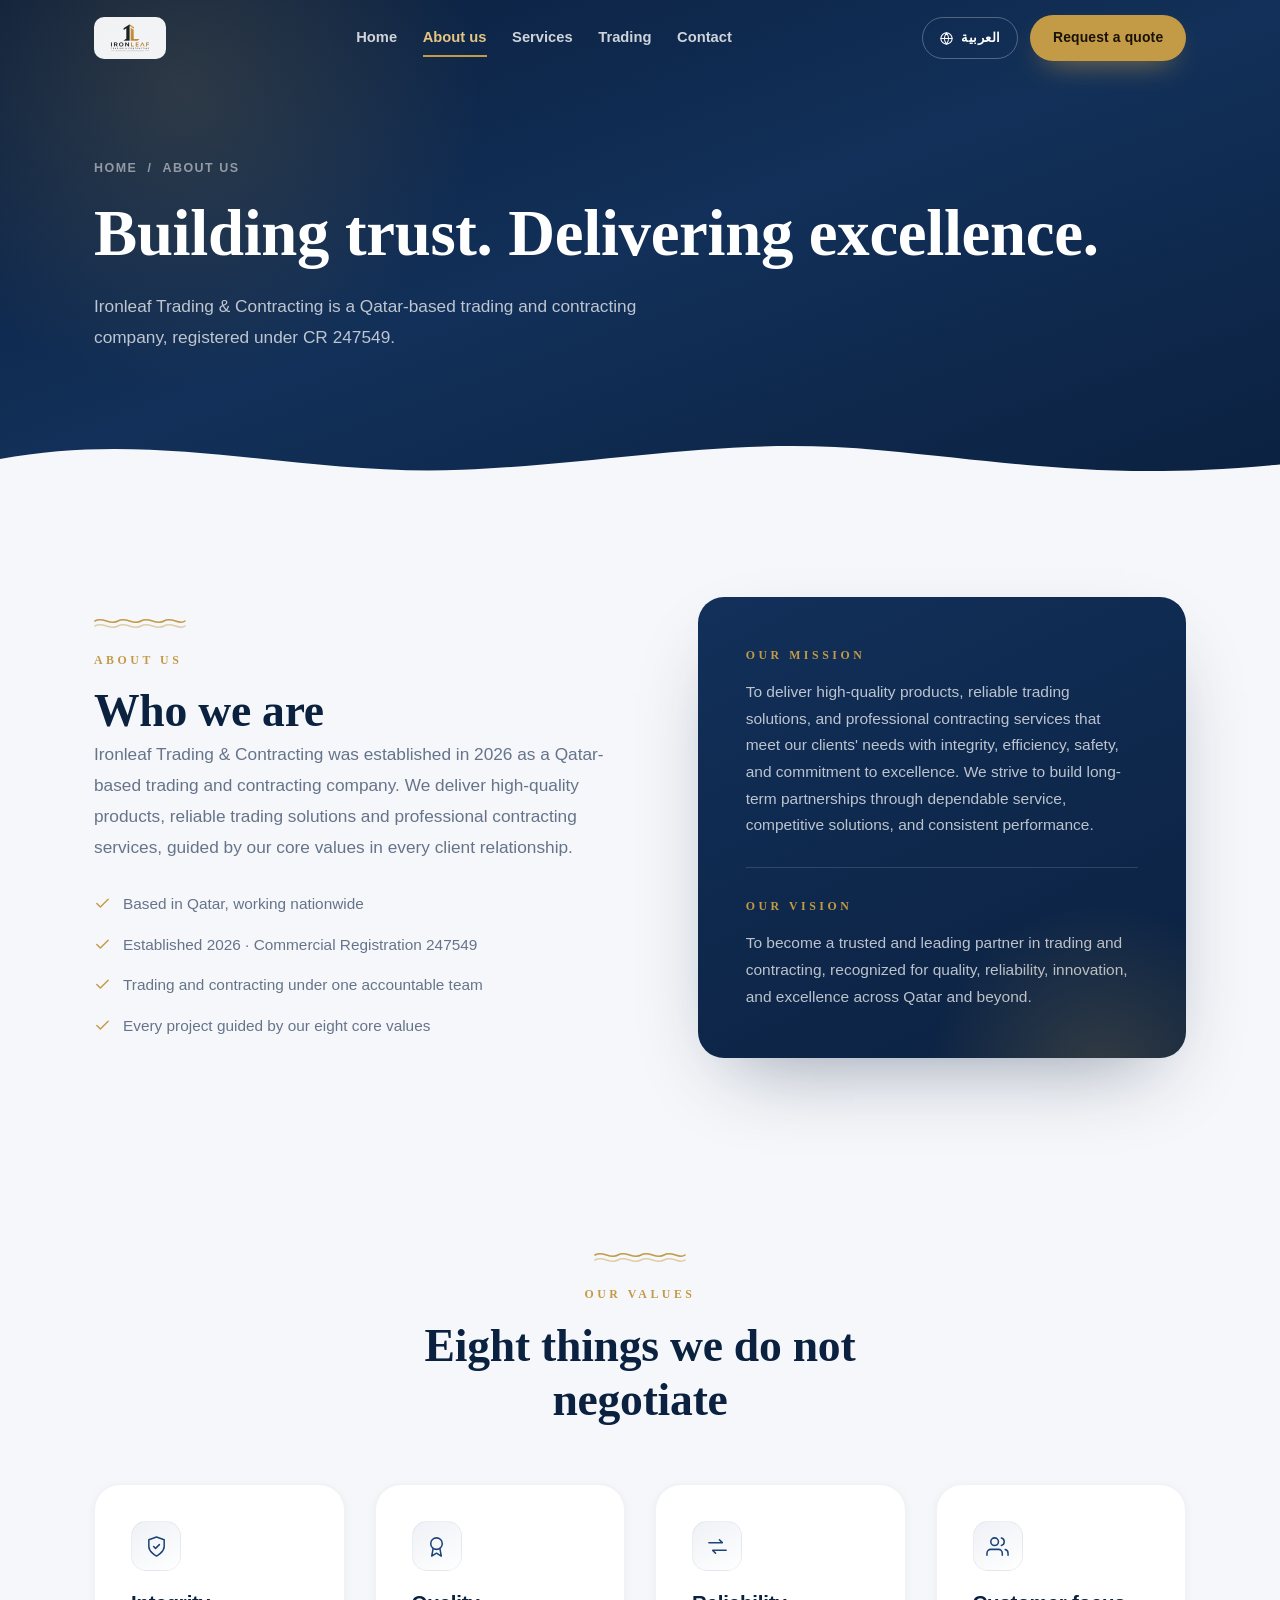
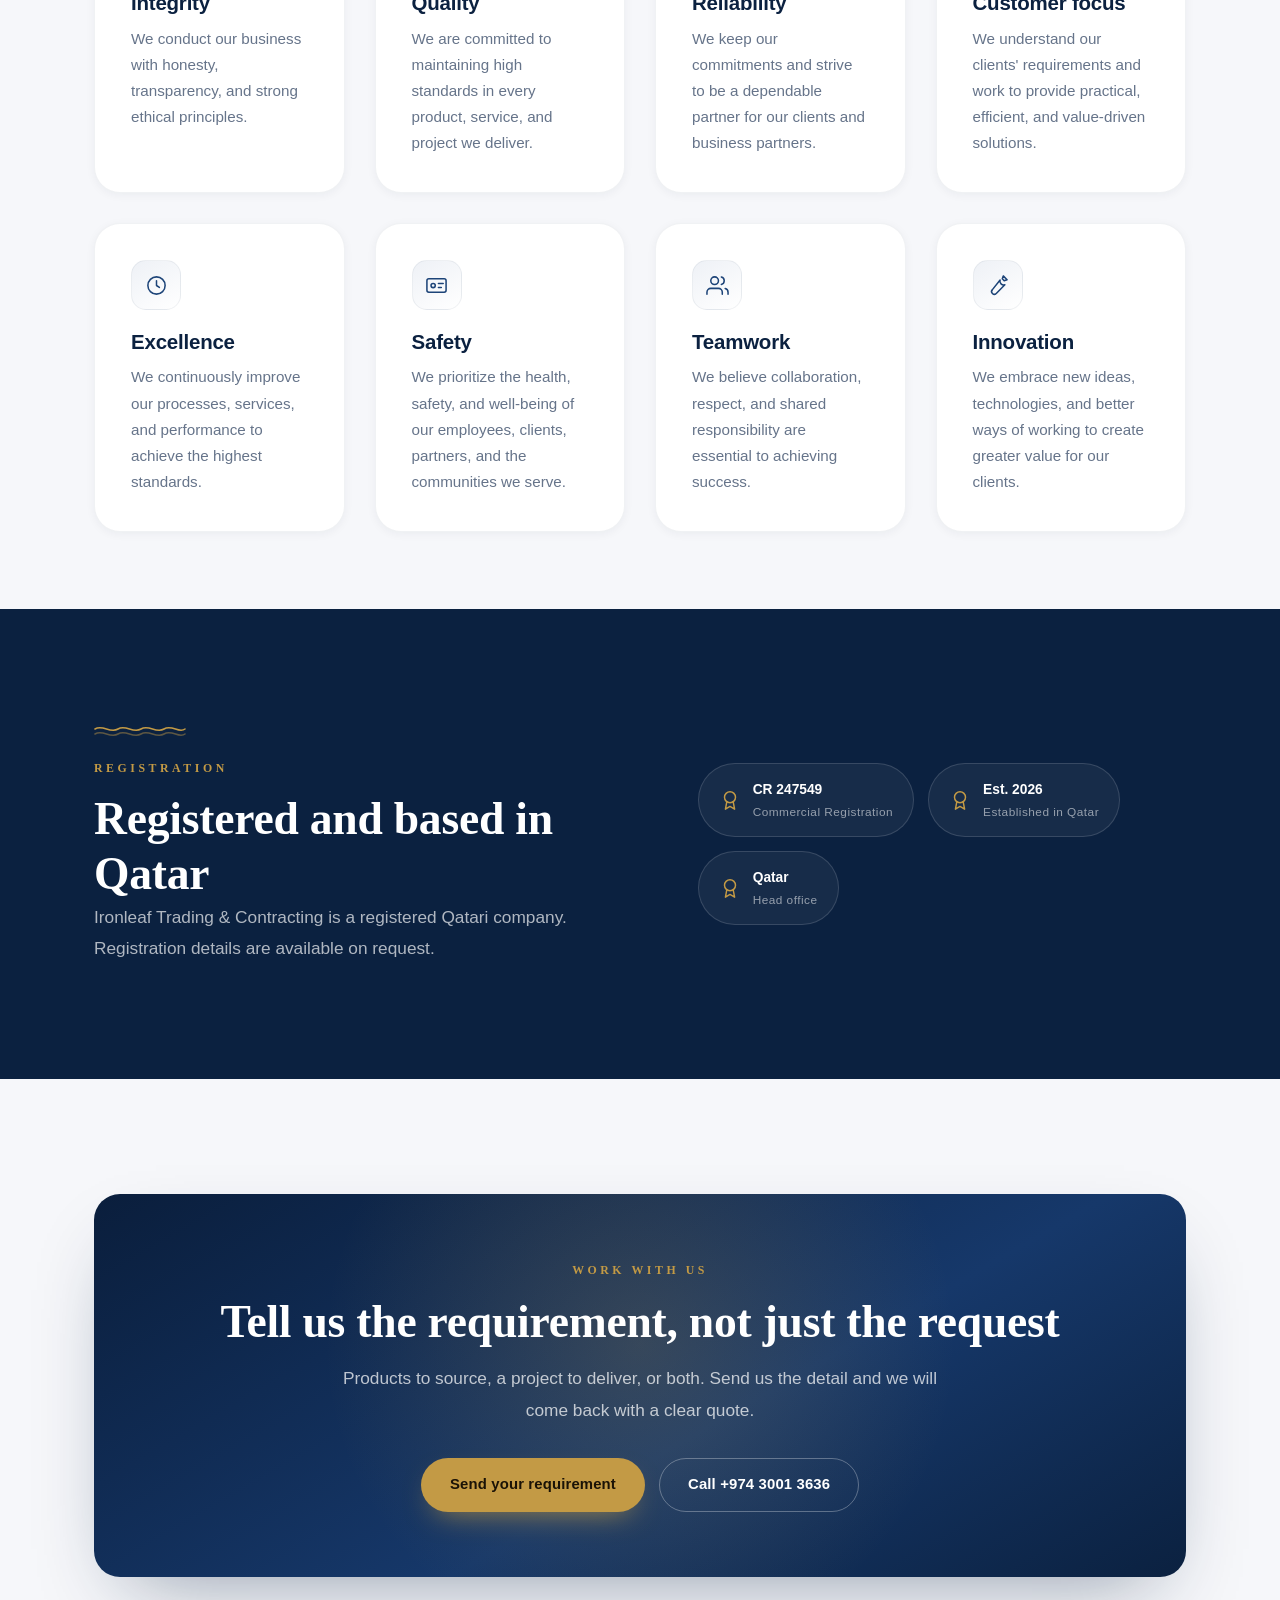
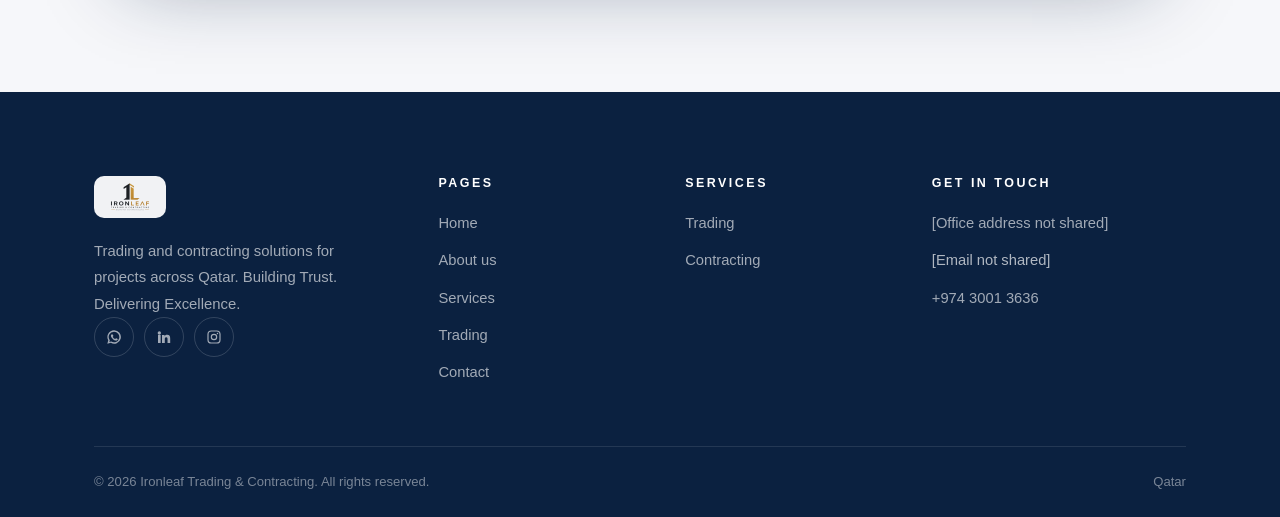
==== commit 8970385e: "updated as iron leaf" ====
--- a/about.html
+++ b/about.html
@@ -4,8 +4,8 @@
 <meta charset="utf-8">
 <meta name="viewport" content="width=device-width, initial-scale=1, viewport-fit=cover">
 <meta name="theme-color" content="#0B2140">
-<title data-en="About us — Land Creation Contracting" data-ar="من نحن — لاند كريشن للمقاولات">About us — Land Creation Contracting</title>
-<meta name="description" content="Who we are, what we stand for, and how we work in Qatar.">
+<title data-en="About us   Ironleaf Trading &amp; Contracting" data-ar="من نحن   آيرون ليف للتجارة والمقاولات">About us   Ironleaf Trading &amp; Contracting</title>
+<meta name="description" content="Our vision, mission and core values: Ironleaf Trading &amp; Contracting in Qatar.">
 <link rel="preconnect" href="https://fonts.googleapis.com">
 <link rel="preconnect" href="https://fonts.gstatic.com" crossorigin>
 <link href="https://fonts.googleapis.com/css2?family=Cinzel:wght@500;600;700&family=Manrope:wght@400;500;600;700;800&family=Amiri:wght@400;700&family=Tajawal:wght@400;500;700;800&display=swap" rel="stylesheet">
@@ -16,17 +16,13 @@
 <a class="skip" href="#main" data-en="Skip to content" data-ar="تخطَّ إلى المحتوى">Skip to content</a>
 <header class="header on-dark">
   <div class="wrap">
-    <a class="brand" href="index.html" aria-label="Land Creation Contracting, home">
-      <svg class="brand-mark" viewBox="0 0 100 100" aria-hidden="true"><g fill="currentColor"><rect x="13" y="18" width="4.5" height="34" rx="1"/><rect x="21" y="12" width="4.5" height="40" rx="1"/><rect x="29" y="16" width="4.5" height="36" rx="1"/><path d="M38 30 L58 21 L58 66 L38 66 Z"/><path d="M63 34 L84 25 L84 66 L63 66 Z" opacity=".62"/></g><g fill="none" stroke="currentColor" stroke-width="4.4" stroke-linecap="round"><path d="M8 74c11-8 22 6 33-1s22 6 33-1 12 1 18 0" opacity=".9"/><path d="M8 86c11-8 22 6 33-1s22 6 33-1 12 1 18 0" opacity=".5"/></g></svg>
-      <span class="brand-text">
-        <span class="brand-name" data-en="Land Creation" data-ar="لاند كريشن">Land Creation</span>
-        <span class="brand-sub" data-en="Contracting" data-ar="للمقاولات">Contracting</span>
-      </span>
+    <a class="brand" href="index.html" aria-label="Ironleaf Trading &amp; Contracting, home">
+      <img class="brand-logo" src="IronleaLogoPNG.png" alt="Ironleaf Trading &amp; Contracting">
     </a>
-    <nav class="nav" aria-label="Primary"><a href="index.html" data-en="Home" data-ar="الرئيسية">Home</a><a href="about.html" aria-current="page" data-en="About us" data-ar="من نحن">About us</a><a href="services.html" data-en="Services" data-ar="خدماتنا">Services</a><a href="manpower.html" data-en="Manpower" data-ar="القوى العاملة">Manpower</a><a href="contact.html" data-en="Contact" data-ar="اتصل بنا">Contact</a></nav>
+    <nav class="nav" aria-label="Primary"><a href="index.html" data-en="Home" data-ar="الرئيسية">Home</a><a href="about.html" aria-current="page" data-en="About us" data-ar="من نحن">About us</a><a href="services.html" data-en="Services" data-ar="خدماتنا">Services</a><a href="trading.html" data-en="Trading" data-ar="التجارة">Trading</a><a href="contact.html" data-en="Contact" data-ar="اتصل بنا">Contact</a></nav>
     <div class="header-actions">
       <button class="lang-btn" type="button" aria-label="Switch to Arabic"><svg viewBox="0 0 24 24" fill="none" stroke="currentColor" stroke-width="1.7" stroke-linecap="round" stroke-linejoin="round"><circle cx="12" cy="12" r="9"/><path d="M3 12h18M12 3a15 15 0 0 1 0 18 15 15 0 0 1 0-18z"/></svg><span data-en="العربية" data-ar="English">العربية</span></button>
-      <a class="btn btn--gold header-cta" href="contact.html" data-en="Request manpower" data-ar="اطلب قوى عاملة">Request manpower</a>
+      <a class="btn btn--gold header-cta" href="contact.html" data-en="Request a quote" data-ar="اطلب عرض سعر">Request a quote</a>
       <button class="burger" type="button" aria-label="Open menu" aria-expanded="false" aria-controls="drawer">
         <span></span><span></span><span></span>
       </button>
@@ -36,12 +32,12 @@
 
 <div class="scrim" aria-hidden="true"></div>
 <aside class="drawer" id="drawer" aria-label="Menu">
-  <nav class="drawer-nav"><a href="index.html"><span data-en="Home" data-ar="الرئيسية">Home</span><span>01</span></a><a href="about.html" aria-current="page"><span data-en="About us" data-ar="من نحن">About us</span><span>02</span></a><a href="services.html"><span data-en="Services" data-ar="خدماتنا">Services</span><span>03</span></a><a href="manpower.html"><span data-en="Manpower" data-ar="القوى العاملة">Manpower</span><span>04</span></a><a href="contact.html"><span data-en="Contact" data-ar="اتصل بنا">Contact</span><span>05</span></a></nav>
+  <nav class="drawer-nav"><a href="index.html"><span data-en="Home" data-ar="الرئيسية">Home</span><span>01</span></a><a href="about.html" aria-current="page"><span data-en="About us" data-ar="من نحن">About us</span><span>02</span></a><a href="services.html"><span data-en="Services" data-ar="خدماتنا">Services</span><span>03</span></a><a href="trading.html"><span data-en="Trading" data-ar="التجارة">Trading</span><span>04</span></a><a href="contact.html"><span data-en="Contact" data-ar="اتصل بنا">Contact</span><span>05</span></a></nav>
   <div class="drawer-foot">
-    <a class="btn btn--gold" href="contact.html" data-en="Request manpower" data-ar="اطلب قوى عاملة">Request manpower</a>
+    <a class="btn btn--gold" href="contact.html" data-en="Request a quote" data-ar="اطلب عرض سعر">Request a quote</a>
     <div class="drawer-contact">
-      <a href="tel:+97444133703">+974 4413 3703</a>
-      <a href="mailto:info@landcreationcontracting.com">info@landcreationcontracting.com</a>
+      <a href="tel:+97430013636">+974 3001 3636</a>
+      <span class="muted" data-en="[Email not shared]" data-ar="[البريد الإلكتروني غير متوفر]">[Email not shared]</span>
     </div>
   </div>
 </aside>
@@ -53,8 +49,8 @@
     <nav class="crumbs" aria-label="Breadcrumb">
       <a href="index.html" data-en="Home" data-ar="الرئيسية">Home</a><span>/</span><span data-en="About us" data-ar="من نحن">About us</span>
     </nav>
-    <h1 class="display" data-en="A contracting company built around its people" data-ar="شركة مقاولات قائمة على كوادرها">A contracting company built around its people</h1>
-    <p class="lede" data-en="Land Creation Contracting is a leading company across diversified fields, with expertise in corporate outsourcing, construction and facility management." data-ar="لاند كريشن للمقاولات شركة رائدة في مجالات متنوعة، وتمتلك خبرة في التعهيد المؤسسي والإنشاءات وإدارة المرافق.">Land Creation Contracting is a leading company across diversified fields, with expertise in corporate outsourcing, construction and facility management.</p>
+    <h1 class="display" data-en="Building trust. Delivering excellence." data-ar="بناء الثقة. تقديم التميز.">Building trust. Delivering excellence.</h1>
+    <p class="lede" data-en="Ironleaf Trading &amp; Contracting is a Qatar-based trading and contracting company, registered under CR 247549." data-ar="آيرون ليف للتجارة والمقاولات شركة تجارة ومقاولات مقرّها قطر، مسجّلة بموجب السجل التجاري رقم 247549.">Ironleaf Trading &amp; Contracting is a Qatar-based trading and contracting company, registered under CR 247549.</p>
   </div>
   <svg class="page-hero-wave" viewBox="0 0 1440 70" preserveAspectRatio="none" aria-hidden="true"><path d="M0 44c180-34 340 20 520 12s300-38 470-22 260 34 450 16v22H0z" fill="currentColor"/></svg>
 </section>
@@ -65,23 +61,22 @@
       <div class="reveal">
         <svg class="wave-rule" viewBox="0 0 92 12" aria-hidden="true"><path d="M1 5c8-5 15 5 23 0s15 5 23 0 15 5 23 0 15 5 21 0"/><path d="M1 10c8-5 15 5 23 0s15 5 23 0 15 5 23 0 15 5 21 0"/></svg>
         <span class="eyebrow" data-en="About us" data-ar="من نحن">About us</span>
-        <h2 class="display" data-en="Productivity is the whole point" data-ar="الإنتاجية هي الهدف">Productivity is the whole point</h2>
-        <p class="lede" data-en="We focus on raising productivity through improved quality, efficiency and cost reduction across your total workforce. That means the right trade on the right day, managed properly once they are on your site — not simply a headcount delivered to a gate." data-ar="نركّز على رفع الإنتاجية من خلال تحسين الجودة والكفاءة وخفض التكاليف لكامل القوى العاملة لديك. أي التخصص المناسب في اليوم المناسب، مع إدارة سليمة بعد وصوله إلى موقعك، لا مجرد عدد يُسلَّم عند البوابة.">We focus on raising productivity through improved quality, efficiency and cost reduction across your total workforce. That means the right trade on the right day, managed properly once they are on your site — not simply a headcount delivered to a gate.</p>
+        <h2 class="display" data-en="Who we are" data-ar="من نحن">Who we are</h2>
+        <p class="lede" data-en="Ironleaf Trading &amp; Contracting was established in 2026 as a Qatar-based trading and contracting company. We deliver high-quality products, reliable trading solutions and professional contracting services, guided by our core values in every client relationship." data-ar="تأسست آيرون ليف للتجارة والمقاولات عام 2026 كشركة تجارة ومقاولات مقرّها قطر. نقدّم منتجات عالية الجودة وحلولًا تجارية موثوقة وخدمات مقاولات احترافية، مسترشدين بقيمنا الأساسية في كل علاقة مع عملائنا.">Ironleaf Trading &amp; Contracting was established in 2026 as a Qatar-based trading and contracting company. We deliver high-quality products, reliable trading solutions and professional contracting services, guided by our core values in every client relationship.</p>
         <ul class="ticks" style="margin-top:28px">
-          <li><svg viewBox="0 0 24 24" fill="none" stroke="currentColor" stroke-width="2" stroke-linecap="round" stroke-linejoin="round"><path d="M20 6L9 17l-5-5"/></svg><span data-en="Head office in Doha, working nationwide" data-ar="المقر الرئيسي في الدوحة مع تغطية لكل قطر">Head office in Doha, working nationwide</span></li>
-          <li><svg viewBox="0 0 24 24" fill="none" stroke="currentColor" stroke-width="2" stroke-linecap="round" stroke-linejoin="round"><path d="M20 6L9 17l-5-5"/></svg><span data-en="Workers employed and sponsored by us" data-ar="العمالة موظفة ومكفولة لدينا">Workers employed and sponsored by us</span></li>
-          <li><svg viewBox="0 0 24 24" fill="none" stroke="currentColor" stroke-width="2" stroke-linecap="round" stroke-linejoin="round"><path d="M20 6L9 17l-5-5"/></svg><span data-en="Short-term cover and long-term contracts" data-ar="تغطية قصيرة الأجل وعقود طويلة الأجل">Short-term cover and long-term contracts</span></li>
-          <li><svg viewBox="0 0 24 24" fill="none" stroke="currentColor" stroke-width="2" stroke-linecap="round" stroke-linejoin="round"><path d="M20 6L9 17l-5-5"/></svg><span data-en="One supervisor accountable per account" data-ar="مشرف واحد مسؤول عن كل حساب">One supervisor accountable per account</span></li>
+          <li><svg viewBox="0 0 24 24" fill="none" stroke="currentColor" stroke-width="2" stroke-linecap="round" stroke-linejoin="round"><path d="M20 6L9 17l-5-5"/></svg><span data-en="Based in Qatar, working nationwide" data-ar="مقرّنا في قطر ونعمل في جميع أنحائها">Based in Qatar, working nationwide</span></li>
+          <li><svg viewBox="0 0 24 24" fill="none" stroke="currentColor" stroke-width="2" stroke-linecap="round" stroke-linejoin="round"><path d="M20 6L9 17l-5-5"/></svg><span data-en="Established 2026 · Commercial Registration 247549" data-ar="تأسست 2026 · السجل التجاري 247549">Established 2026 · Commercial Registration 247549</span></li>
+          <li><svg viewBox="0 0 24 24" fill="none" stroke="currentColor" stroke-width="2" stroke-linecap="round" stroke-linejoin="round"><path d="M20 6L9 17l-5-5"/></svg><span data-en="Trading and contracting under one accountable team" data-ar="التجارة والمقاولات تحت فريق واحد مسؤول">Trading and contracting under one accountable team</span></li>
+          <li><svg viewBox="0 0 24 24" fill="none" stroke="currentColor" stroke-width="2" stroke-linecap="round" stroke-linejoin="round"><path d="M20 6L9 17l-5-5"/></svg><span data-en="Every project guided by our eight core values" data-ar="كل مشروع تحكمه قيمنا الأساسية الثماني">Every project guided by our eight core values</span></li>
         </ul>
       </div>
       <div class="split-media reveal" data-delay="1">
         <div class="panel">
           <span class="eyebrow" data-en="Our mission" data-ar="مهمتنا">Our mission</span>
-          <h3 class="display" style="font-size:1.5rem;margin-bottom:14px" data-en="Excellent, outstanding and innovative staffing" data-ar="حلول توظيف متميزة ومبتكرة">Excellent, outstanding and innovative staffing</h3>
-          <p style="color:rgba(255,255,255,.72)" data-en="To provide excellent, outstanding and innovative staffing solutions to our customers with the highest level of quality and exceptional service." data-ar="تقديم حلول توظيف متميزة ومتفوقة ومبتكرة لعملائنا بأعلى مستويات الجودة وخدمة استثنائية.">To provide excellent, outstanding and innovative staffing solutions to our customers with the highest level of quality and exceptional service.</p>
+          <p style="color:rgba(255,255,255,.72)" data-en="To deliver high-quality products, reliable trading solutions, and professional contracting services that meet our clients' needs with integrity, efficiency, safety, and commitment to excellence. We strive to build long-term partnerships through dependable service, competitive solutions, and consistent performance." data-ar="تقديم منتجات عالية الجودة وحلول تجارية موثوقة وخدمات مقاولات احترافية تلبي احتياجات عملائنا بنزاهة وكفاءة وسلامة والتزام بالتميز. نسعى لبناء شراكات طويلة الأمد من خلال خدمة يمكن الاعتماد عليها وحلول تنافسية وأداء متّسق.">To deliver high-quality products, reliable trading solutions, and professional contracting services that meet our clients' needs with integrity, efficiency, safety, and commitment to excellence. We strive to build long-term partnerships through dependable service, competitive solutions, and consistent performance.</p>
           <hr style="border:0;border-top:1px solid rgba(255,255,255,.14);margin:28px 0">
           <span class="eyebrow" data-en="Our vision" data-ar="رؤيتنا">Our vision</span>
-          <p style="color:rgba(255,255,255,.72)" data-en="To provide superior customer service, innovation, quality and commitment to our valued customers, and to offer work environments where our employees meet their potential, progress in an atmosphere of excellence, make a difference, and help build a thriving worldwide enterprise." data-ar="تقديم خدمة عملاء متفوقة وابتكار وجودة والتزام لعملائنا الكرام، وتوفير بيئات عمل يحقق فيها موظفونا إمكاناتهم ويتقدمون في أجواء من التميز ويصنعون فرقًا، ويسهمون في بناء مؤسسة عالمية مزدهرة.">To provide superior customer service, innovation, quality and commitment to our valued customers, and to offer work environments where our employees meet their potential, progress in an atmosphere of excellence, make a difference, and help build a thriving worldwide enterprise.</p>
+          <p style="color:rgba(255,255,255,.72)" data-en="To become a trusted and leading partner in trading and contracting, recognized for quality, reliability, innovation, and excellence across Qatar and beyond." data-ar="أن نصبح شريكًا موثوقًا ورائدًا في مجال التجارة والمقاولات، معروفًا بالجودة والموثوقية والابتكار والتميز في قطر وخارجها.">To become a trusted and leading partner in trading and contracting, recognized for quality, reliability, innovation, and excellence across Qatar and beyond.</p>
         </div>
       </div>
     </div>
@@ -93,20 +88,40 @@
     <div class="section-head is-centered">
       <svg class="wave-rule" viewBox="0 0 92 12" aria-hidden="true"><path d="M1 5c8-5 15 5 23 0s15 5 23 0 15 5 23 0 15 5 21 0"/><path d="M1 10c8-5 15 5 23 0s15 5 23 0 15 5 23 0 15 5 21 0"/></svg>
       <span class="eyebrow" data-en="Our values" data-ar="قيمنا">Our values</span>
-      <h2 class="display" data-en="Three things we do not negotiate" data-ar="ثلاثة مبادئ لا نساوم عليها">Three things we do not negotiate</h2>
-    </div>
-    <div class="grid g-3">
+      <h2 class="display" data-en="Eight things we do not negotiate" data-ar="ثماني قيم لا نساوم عليها">Eight things we do not negotiate</h2>
+    </div>
+    <div class="grid g-4">
       <div class="card reveal" data-delay="0">
         <span class="card-ico"><svg viewBox="0 0 24 24" fill="none" stroke="currentColor" stroke-width="1.6" stroke-linecap="round" stroke-linejoin="round"><path d="M12 22s8-4 8-10V5l-8-3-8 3v7c0 6 8 10 8 10z"/><path d="M9 12l2 2 4-4"/></svg></span>
-        <h3 data-en="Ethics" data-ar="الأخلاق">Ethics</h3><p data-en="We do the right thing when no one is watching. It runs through every dealing with clients, partners and our own employees." data-ar="نفعل الصواب حتى حين لا يراقبنا أحد، وهذا المبدأ حاضر في كل تعامل مع العملاء والشركاء والموظفين.">We do the right thing when no one is watching. It runs through every dealing with clients, partners and our own employees.</p>
+        <h3 data-en="Integrity" data-ar="النزاهة">Integrity</h3><p data-en="We conduct our business with honesty, transparency, and strong ethical principles." data-ar="نُدير أعمالنا بصدق وشفافية ومبادئ أخلاقية راسخة.">We conduct our business with honesty, transparency, and strong ethical principles.</p>
       </div>
       <div class="card reveal" data-delay="1">
-        <span class="card-ico"><svg viewBox="0 0 24 24" fill="none" stroke="currentColor" stroke-width="1.6" stroke-linecap="round" stroke-linejoin="round"><path d="M12 22s8-4 8-10V5l-8-3-8 3v7c0 6 8 10 8 10z"/><path d="M9 12l2 2 4-4"/></svg></span>
-        <h3 data-en="Trust" data-ar="الثقة">Trust</h3><p data-en="Trust is the culture we were built on, and it is why clients return with the next project." data-ar="الثقة هي الثقافة التي تأسسنا عليها، وهي سبب عودة عملائنا إلينا في المشروع التالي.">Trust is the culture we were built on, and it is why clients return with the next project.</p>
+        <span class="card-ico"><svg viewBox="0 0 24 24" fill="none" stroke="currentColor" stroke-width="1.6" stroke-linecap="round" stroke-linejoin="round"><circle cx="12" cy="9" r="6"/><path d="M8.5 14l-1.5 8 5-3 5 3-1.5-8"/></svg></span>
+        <h3 data-en="Quality" data-ar="الجودة">Quality</h3><p data-en="We are committed to maintaining high standards in every product, service, and project we deliver." data-ar="نلتزم بأعلى المعايير في كل منتج وخدمة ومشروع نقدّمه.">We are committed to maintaining high standards in every product, service, and project we deliver.</p>
       </div>
       <div class="card reveal" data-delay="2">
-        <span class="card-ico"><svg viewBox="0 0 24 24" fill="none" stroke="currentColor" stroke-width="1.6" stroke-linecap="round" stroke-linejoin="round"><path d="M12 22s8-4 8-10V5l-8-3-8 3v7c0 6 8 10 8 10z"/><path d="M9 12l2 2 4-4"/></svg></span>
-        <h3 data-en="Integrity" data-ar="النزاهة">Integrity</h3><p data-en="Every employee commits to being honest with clients at all times, including when the news is inconvenient." data-ar="يلتزم كل موظف بالصدق مع العملاء في كل وقت، حتى عندما تكون الأخبار غير مريحة.">Every employee commits to being honest with clients at all times, including when the news is inconvenient.</p>
+        <span class="card-ico"><svg viewBox="0 0 24 24" fill="none" stroke="currentColor" stroke-width="1.6" stroke-linecap="round" stroke-linejoin="round"><path d="M3 8h14l-3-3M21 16H7l3 3"/></svg></span>
+        <h3 data-en="Reliability" data-ar="الموثوقية">Reliability</h3><p data-en="We keep our commitments and strive to be a dependable partner for our clients and business partners." data-ar="نفي بالتزاماتنا ونسعى لأن نكون شريكًا يمكن الاعتماد عليه لعملائنا وشركائنا.">We keep our commitments and strive to be a dependable partner for our clients and business partners.</p>
+      </div>
+      <div class="card reveal" data-delay="3">
+        <span class="card-ico"><svg viewBox="0 0 24 24" fill="none" stroke="currentColor" stroke-width="1.6" stroke-linecap="round" stroke-linejoin="round"><path d="M17 21v-2a4 4 0 0 0-4-4H5a4 4 0 0 0-4 4v2"/><circle cx="9" cy="7" r="4"/><path d="M23 21v-2a4 4 0 0 0-3-3.87M16 3.13a4 4 0 0 1 0 7.75"/></svg></span>
+        <h3 data-en="Customer focus" data-ar="التركيز على العميل">Customer focus</h3><p data-en="We understand our clients' requirements and work to provide practical, efficient, and value-driven solutions." data-ar="نتفهّم متطلبات عملائنا ونعمل على تقديم حلول عملية وفعالة تحقق قيمة حقيقية.">We understand our clients' requirements and work to provide practical, efficient, and value-driven solutions.</p>
+      </div>
+      <div class="card reveal" data-delay="0">
+        <span class="card-ico"><svg viewBox="0 0 24 24" fill="none" stroke="currentColor" stroke-width="1.6" stroke-linecap="round" stroke-linejoin="round"><circle cx="12" cy="12" r="9"/><path d="M12 7v5l3 2"/></svg></span>
+        <h3 data-en="Excellence" data-ar="التميز">Excellence</h3><p data-en="We continuously improve our processes, services, and performance to achieve the highest standards." data-ar="نطوّر باستمرار عملياتنا وخدماتنا وأداءنا لتحقيق أعلى المعايير.">We continuously improve our processes, services, and performance to achieve the highest standards.</p>
+      </div>
+      <div class="card reveal" data-delay="1">
+        <span class="card-ico"><svg viewBox="0 0 24 24" fill="none" stroke="currentColor" stroke-width="1.6" stroke-linecap="round" stroke-linejoin="round"><rect x="2" y="5" width="20" height="14" rx="2"/><circle cx="8.5" cy="12" r="2.2"/><path d="M14 10h5M14 14h3"/></svg></span>
+        <h3 data-en="Safety" data-ar="السلامة">Safety</h3><p data-en="We prioritize the health, safety, and well-being of our employees, clients, partners, and the communities we serve." data-ar="نضع صحة وسلامة موظفينا وعملائنا وشركائنا والمجتمعات التي نخدمها في مقدمة أولوياتنا.">We prioritize the health, safety, and well-being of our employees, clients, partners, and the communities we serve.</p>
+      </div>
+      <div class="card reveal" data-delay="2">
+        <span class="card-ico"><svg viewBox="0 0 24 24" fill="none" stroke="currentColor" stroke-width="1.6" stroke-linecap="round" stroke-linejoin="round"><path d="M17 21v-2a4 4 0 0 0-4-4H5a4 4 0 0 0-4 4v2"/><circle cx="9" cy="7" r="4"/><path d="M23 21v-2a4 4 0 0 0-3-3.87M16 3.13a4 4 0 0 1 0 7.75"/></svg></span>
+        <h3 data-en="Teamwork" data-ar="العمل الجماعي">Teamwork</h3><p data-en="We believe collaboration, respect, and shared responsibility are essential to achieving success." data-ar="نؤمن بأن التعاون والاحترام والمسؤولية المشتركة أساس تحقيق النجاح.">We believe collaboration, respect, and shared responsibility are essential to achieving success.</p>
+      </div>
+      <div class="card reveal" data-delay="3">
+        <span class="card-ico"><svg viewBox="0 0 24 24" fill="none" stroke="currentColor" stroke-width="1.6" stroke-linecap="round" stroke-linejoin="round"><path d="M14.7 6.3a4 4 0 0 0 5 5l-9 9a2.8 2.8 0 0 1-4-4z"/><path d="M18 2l4 4-3 1-2-2z"/></svg></span>
+        <h3 data-en="Innovation" data-ar="الابتكار">Innovation</h3><p data-en="We embrace new ideas, technologies, and better ways of working to create greater value for our clients." data-ar="نتبنى الأفكار الجديدة والتقنيات وأساليب العمل الأفضل لخلق قيمة أكبر لعملائنا.">We embrace new ideas, technologies, and better ways of working to create greater value for our clients.</p>
       </div></div>
   </div>
 </section>
@@ -116,15 +131,15 @@
     <div class="split">
       <div class="reveal">
         <svg class="wave-rule" viewBox="0 0 92 12" aria-hidden="true"><path d="M1 5c8-5 15 5 23 0s15 5 23 0 15 5 23 0 15 5 21 0"/><path d="M1 10c8-5 15 5 23 0s15 5 23 0 15 5 23 0 15 5 21 0"/></svg>
-        <span class="eyebrow" data-en="Certification" data-ar="الاعتماد">Certification</span>
-        <h2 class="display" data-en="Audited, not just asserted" data-ar="معايير مدققة لا مجرد ادعاءات">Audited, not just asserted</h2>
-        <p class="lede" data-en="Three certified management systems govern how we recruit, deploy, protect and report on people. Certificates and safety records are available with any submission." data-ar="ثلاثة أنظمة إدارة معتمدة تحكم طريقة التوظيف والتشغيل وحماية العمالة وإعداد التقارير. الشهادات وسجلات السلامة متاحة مع أي عرض.">Three certified management systems govern how we recruit, deploy, protect and report on people. Certificates and safety records are available with any submission.</p>
+        <span class="eyebrow" data-en="Registration" data-ar="التسجيل">Registration</span>
+        <h2 class="display" data-en="Registered and based in Qatar" data-ar="مسجّلة ومقرّها قطر">Registered and based in Qatar</h2>
+        <p class="lede" data-en="Ironleaf Trading &amp; Contracting is a registered Qatari company. Registration details are available on request." data-ar="آيرون ليف للتجارة والمقاولات شركة قطرية مسجّلة. تفاصيل التسجيل متاحة عند الطلب.">Ironleaf Trading &amp; Contracting is a registered Qatari company. Registration details are available on request.</p>
       </div>
       <div class="split-media reveal" data-delay="1">
         <div class="certs">
-          <span class="cert"><svg viewBox="0 0 24 24" fill="none" stroke="currentColor" stroke-width="1.6" stroke-linecap="round" stroke-linejoin="round"><circle cx="12" cy="9" r="6"/><path d="M8.5 14l-1.5 8 5-3 5 3-1.5-8"/></svg><span><span data-en="ISO 9001:2015" data-ar="أيزو 9001:2015">ISO 9001:2015</span><small data-en="Quality management" data-ar="إدارة الجودة">Quality management</small></span></span>
-          <span class="cert"><svg viewBox="0 0 24 24" fill="none" stroke="currentColor" stroke-width="1.6" stroke-linecap="round" stroke-linejoin="round"><circle cx="12" cy="9" r="6"/><path d="M8.5 14l-1.5 8 5-3 5 3-1.5-8"/></svg><span><span data-en="ISO 14001:2015" data-ar="أيزو 14001:2015">ISO 14001:2015</span><small data-en="Environmental management" data-ar="الإدارة البيئية">Environmental management</small></span></span>
-          <span class="cert"><svg viewBox="0 0 24 24" fill="none" stroke="currentColor" stroke-width="1.6" stroke-linecap="round" stroke-linejoin="round"><circle cx="12" cy="9" r="6"/><path d="M8.5 14l-1.5 8 5-3 5 3-1.5-8"/></svg><span><span data-en="ISO 45001:2018" data-ar="أيزو 45001:2018">ISO 45001:2018</span><small data-en="Occupational health &amp; safety" data-ar="الصحة والسلامة المهنية">Occupational health &amp; safety</small></span></span>
+          <span class="cert"><svg viewBox="0 0 24 24" fill="none" stroke="currentColor" stroke-width="1.6" stroke-linecap="round" stroke-linejoin="round"><circle cx="12" cy="9" r="6"/><path d="M8.5 14l-1.5 8 5-3 5 3-1.5-8"/></svg><span><span data-en="CR 247549" data-ar="السجل التجاري 247549">CR 247549</span><small data-en="Commercial Registration" data-ar="السجل التجاري">Commercial Registration</small></span></span>
+          <span class="cert"><svg viewBox="0 0 24 24" fill="none" stroke="currentColor" stroke-width="1.6" stroke-linecap="round" stroke-linejoin="round"><circle cx="12" cy="9" r="6"/><path d="M8.5 14l-1.5 8 5-3 5 3-1.5-8"/></svg><span><span data-en="Est. 2026" data-ar="تأسست 2026">Est. 2026</span><small data-en="Established in Qatar" data-ar="تأسست في قطر">Established in Qatar</small></span></span>
+          <span class="cert"><svg viewBox="0 0 24 24" fill="none" stroke="currentColor" stroke-width="1.6" stroke-linecap="round" stroke-linejoin="round"><circle cx="12" cy="9" r="6"/><path d="M8.5 14l-1.5 8 5-3 5 3-1.5-8"/></svg><span><span data-en="Qatar" data-ar="قطر">Qatar</span><small data-en="Head office" data-ar="المقر الرئيسي">Head office</small></span></span>
         </div>
       </div>
     </div>
@@ -135,11 +150,11 @@
   <div class="wrap">
     <div class="cta-band reveal">
       <span class="eyebrow" data-en="Work with us" data-ar="اعمل معنا">Work with us</span>
-      <h2 class="display" data-en="Bring us the constraint, not just the vacancy" data-ar="أخبرنا بالتحدي لا بالشاغر فقط">Bring us the constraint, not just the vacancy</h2>
-      <p class="lede" data-en="Quota full, a subcontractor short on crew, a shutdown next month — those are the briefs we are built for." data-ar="حصة التأشيرات ممتلئة، أو مقاول من الباطن ينقصه العمال، أو توقف مجدول الشهر المقبل… هذه هي المهام التي وُجدنا لها.">Quota full, a subcontractor short on crew, a shutdown next month — those are the briefs we are built for.</p>
+      <h2 class="display" data-en="Tell us the requirement, not just the request" data-ar="أخبرنا بمتطلبك، لا بالطلب فقط">Tell us the requirement, not just the request</h2>
+      <p class="lede" data-en="Products to source, a project to deliver, or both. Send us the detail and we will come back with a clear quote." data-ar="منتجات يجب توريدها، أو مشروع يجب تنفيذه، أو كلاهما.  رسل لنا التفاصيل وسنعود إليك بعرض سعر واضح.">Products to source, a project to deliver, or both. S nd us the detail and we will come back with a clear quote.</p>
       <div class="btn-row">
         <a class="btn btn--gold" href="contact.html" data-en="Send your requirement" data-ar="أرسل متطلباتك">Send your requirement</a>
-        <a class="btn btn--ghost" href="tel:+97444133703" data-en="Call +974 4413 3703" data-ar="اتصل على +974 4413 3703">Call +974 4413 3703</a>
+        <a class="btn btn--ghost" href="tel:+97430013636" data-en="Call +974 3001 3636" data-ar="اتصل على +974 3001 3636">Call +974 3001 3636</a>
       </div>
     </div>
   </div>
@@ -152,41 +167,35 @@
     <div class="footer-grid">
       <div>
         <a class="brand" href="index.html">
-          <svg class="brand-mark" viewBox="0 0 100 100" aria-hidden="true"><g fill="currentColor"><rect x="13" y="18" width="4.5" height="34" rx="1"/><rect x="21" y="12" width="4.5" height="40" rx="1"/><rect x="29" y="16" width="4.5" height="36" rx="1"/><path d="M38 30 L58 21 L58 66 L38 66 Z"/><path d="M63 34 L84 25 L84 66 L63 66 Z" opacity=".62"/></g><g fill="none" stroke="currentColor" stroke-width="4.4" stroke-linecap="round"><path d="M8 74c11-8 22 6 33-1s22 6 33-1 12 1 18 0" opacity=".9"/><path d="M8 86c11-8 22 6 33-1s22 6 33-1 12 1 18 0" opacity=".5"/></g></svg>
-          <span class="brand-text">
-            <span class="brand-name" data-en="Land Creation" data-ar="لاند كريشن">Land Creation</span>
-            <span class="brand-sub" data-en="Contracting" data-ar="للمقاولات">Contracting</span>
-          </span>
+          <img class="brand-logo" src="IronleaLogoPNG.png" alt="Ironleaf Trading &amp; Contracting">
         </a>
-        <p class="footer-about" data-en="Manpower, construction and facility management for projects across Qatar. Certified to ISO 9001, ISO 14001 and ISO 45001." data-ar="توفير القوى العاملة والإنشاءات وإدارة المرافق للمشاريع في جميع أنحاء قطر. حاصلون على شهادات الأيزو 9001 و14001 و45001.">Manpower, construction and facility management for projects across Qatar. Certified to ISO 9001, ISO 14001 and ISO 45001.</p>
+        <p class="footer-about" data-en="Trading and contracting solutions for projects across Qatar. Building Trust. Delivering Excellence." data-ar="حلول تجارية ومقاولات للمشاريع في قطر. بناء الثقة، وتقديم التميز.">Trading and contracting solutions for projects across Qatar. Building Trust. Delivering Excellence.</p>
         <div class="footer-social">
-          <a href="https://wa.me/97477200024" aria-label="WhatsApp"><svg viewBox="0 0 24 24" fill="currentColor"><path d="M12 2a10 10 0 0 0-8.6 15L2 22l5.2-1.4A10 10 0 1 0 12 2zm0 2a8 8 0 1 1-4.1 14.9l-.3-.2-2.6.7.7-2.5-.2-.3A8 8 0 0 1 12 4zm-3 4c-.2 0-.5.1-.7.4-.3.3-.9.8-.9 2s.9 2.3 1 2.5c.1.2 1.7 2.8 4.3 3.8 2.1.8 2.5.7 3 .6.5-.1 1.5-.6 1.7-1.2.2-.6.2-1.1.2-1.2l-.6-.3-1.6-.8c-.2-.1-.4-.1-.6.1l-.8 1c-.1.2-.3.2-.5.1a6.6 6.6 0 0 1-3.3-2.9c-.1-.2 0-.4.1-.5l.5-.6.2-.4v-.4l-.7-1.7c-.2-.4-.4-.4-.6-.4z"/></svg></a>
+          <a href="https://wa.me/97430013636" aria-label="WhatsApp"><svg viewBox="0 0 24 24" fill="currentColor"><path d="M12 2a10 10 0 0 0-8.6 15L2 22l5.2-1.4A10 10 0 1 0 12 2zm0 2a8 8 0 1 1-4.1 14.9l-.3-.2-2.6.7.7-2.5-.2-.3A8 8 0 0 1 12 4zm-3 4c-.2 0-.5.1-.7.4-.3.3-.9.8-.9 2s.9 2.3 1 2.5c.1.2 1.7 2.8 4.3 3.8 2.1.8 2.5.7 3 .6.5-.1 1.5-.6 1.7-1.2.2-.6.2-1.1.2-1.2l-.6-.3-1.6-.8c-.2-.1-.4-.1-.6.1l-.8 1c-.1.2-.3.2-.5.1a6.6 6.6 0 0 1-3.3-2.9c-.1-.2 0-.4.1-.5l.5-.6.2-.4v-.4l-.7-1.7c-.2-.4-.4-.4-.6-.4z"/></svg></a>
           <a href="https://www.linkedin.com" aria-label="LinkedIn"><svg viewBox="0 0 24 24" fill="currentColor"><path d="M4.98 3.5a2.5 2.5 0 1 1 0 5 2.5 2.5 0 0 1 0-5zM3 9h4v12H3zM9 9h3.8v1.7h.1c.5-1 1.8-2 3.7-2 4 0 4.7 2.5 4.7 5.8V21h-4v-5.6c0-1.3 0-3-1.9-3s-2.2 1.4-2.2 2.9V21H9z"/></svg></a>
           <a href="https://www.instagram.com" aria-label="Instagram"><svg viewBox="0 0 24 24" fill="none" stroke="currentColor" stroke-width="1.8"><rect x="3" y="3" width="18" height="18" rx="5"/><circle cx="12" cy="12" r="4"/><circle cx="17.2" cy="6.8" r="1.1" fill="currentColor" stroke="none"/></svg></a>
         </div>
       </div>
       <div>
         <h4 data-en="Pages" data-ar="الصفحات">Pages</h4>
-        <nav class="footer-links"><a href="index.html" data-en="Home" data-ar="الرئيسية">Home</a><a href="about.html" data-en="About us" data-ar="من نحن">About us</a><a href="services.html" data-en="Services" data-ar="خدماتنا">Services</a><a href="manpower.html" data-en="Manpower" data-ar="القوى العاملة">Manpower</a><a href="contact.html" data-en="Contact" data-ar="اتصل بنا">Contact</a></nav>
+        <nav class="footer-links"><a href="index.html" data-en="Home" data-ar="الرئيسية">Home</a><a href="about.html" data-en="About us" data-ar="من نحن">About us</a><a href="services.html" data-en="Services" data-ar="خدماتنا">Services</a><a href="trading.html" data-en="Trading" data-ar="التجارة">Trading</a><a href="contact.html" data-en="Contact" data-ar="اتصل بنا">Contact</a></nav>
       </div>
       <div>
         <h4 data-en="Services" data-ar="الخدمات">Services</h4>
-        <nav class="footer-links"><a href="services.html" data-en="Manpower outsourcing" data-ar="توفير القوى العاملة">Manpower outsourcing</a><a href="services.html" data-en="Construction" data-ar="الإنشاءات">Construction</a><a href="services.html" data-en="Facility management" data-ar="إدارة المرافق">Facility management</a><a href="services.html" data-en="Maintenance" data-ar="الصيانة">Maintenance</a></nav>
+        <nav class="footer-links"><a href="services.html#trading" data-en="Trading" data-ar="التجارة">Trading</a><a href="services.html#contracting" data-en="Contracting" data-ar="المقاولات">Contracting</a></nav>
       </div>
       <div>
         <h4 data-en="Get in touch" data-ar="تواصل معنا">Get in touch</h4>
         <div class="footer-links">
-          <span data-en="Concord Business Centre, Office 3, M Floor, Doha, Qatar" data-ar="مركز كونكورد للأعمال، مكتب 3، الطابق الميزانين، الدوحة، قطر">Concord Business Centre, Office 3, M Floor, Doha, Qatar</span>
-          <a href="mailto:info@landcreationcontracting.com">info@landcreationcontracting.com</a>
-          <a href="mailto:hr@landcreationcontracting.com">hr@landcreationcontracting.com</a>
-          <a href="tel:+97444133703">+974 4413 3703</a>
-          <a href="tel:+97477200024">+974 7720 0024</a>
+          <span data-en="[Office address not shared]" data-ar="[العنوان غير متوفر]">[Office address not shared]</span>
+          <span class="muted" data-en="[Email not shared]" data-ar="[البريد الإلكتروني غير متوفر]">[Email not shared]</span>
+          <a href="tel:+97430013636">+974 3001 3636</a>
         </div>
       </div>
     </div>
     <div class="footer-bottom">
-      <p><span data-en="©" data-ar="©">&copy;</span> <span class="js-year">2026</span> <span data-en="Land Creation Contracting. All rights reserved." data-ar="لاند كريشن للمقاولات. جميع الحقوق محفوظة.">Land Creation Contracting. All rights reserved.</span></p>
-      <p data-en="Doha, Qatar" data-ar="الدوحة، قطر">Doha, Qatar</p>
+      <p><span data-en="©" data-ar="©">&copy;</span> <span class="js-year">2026</span> <span data-en="Ironleaf Trading &amp; Contracting. All rights reserved." data-ar="آيرون ليف للتجارة والمقاولات. جميع الحقوق محفوظة.">Ironleaf Trading &amp; Contracting. All rights reserved.</span></p>
+      <p data-en="Qatar" data-ar="قطر">Qatar</p>
     </div>
   </div>
 </footer>
--- a/style.css
+++ b/style.css
@@ -1,9 +1,9 @@
 /* ==========================================================================
-   Land Creation Contracting — core stylesheet
+   Ironleaf Trading & Contracting: core stylesheet
    Palette : deep gulf navy, brushed gold, harbour mist
    Type    : Cinzel (engraved display, mirrors the wordmark) + Manrope (body)
              Amiri + Tajawal for Arabic
-   Signature: the wave rule, lifted from the logo's waterline
+   Signature: the wave rule, echoing the logo's gold underline
    ========================================================================== */
 
 /* ---------- 1. Tokens ---------- */
@@ -145,6 +145,8 @@
 }
 
 .muted { color: var(--muted); }
+/* .muted defaults to a dark-on-light tone; these containers are dark, so lighten it to stay legible */
+.footer .muted, .drawer .muted, .panel .muted { color: rgba(255, 255, 255, .68); }
 
 /* ---------- 4. Layout ---------- */
 .wrap {
@@ -256,38 +258,24 @@
 .header.is-solid::after { opacity: 1; }
 
 /* On dark heroes the header text starts white */
-.header.on-dark .brand-name, .header.on-dark .brand-sub { color: var(--white); }
 .header.on-dark .nav a { color: rgba(255, 255, 255, .8); }
 .header.on-dark .lang-btn { color: var(--white); border-color: rgba(255, 255, 255, .28); }
 .header.on-dark .burger span { background: var(--white); }
-.header.on-dark.is-solid .brand-name { color: var(--ink); }
-.header.on-dark.is-solid .brand-sub { color: var(--gold); }
 .header.on-dark.is-solid .nav a { color: var(--ink); }
 .header.on-dark.is-solid .lang-btn { color: var(--ink); border-color: var(--line); }
 .header.on-dark.is-solid .burger span { background: var(--ink); }
 
 .brand { display: flex; align-items: center; gap: 12px; flex: none; }
-.brand-mark { width: 38px; height: 38px; color: var(--ink); flex: none; transition: color .4s var(--ease); }
-.header.on-dark .brand-mark { color: var(--gold-lite); }
-.header.on-dark.is-solid .brand-mark { color: var(--ink); }
-.brand-text { display: flex; flex-direction: column; line-height: 1; }
-.brand-name {
-  font-family: var(--font-display);
-  font-size: clamp(.98rem, 1.5vw, 1.16rem);
-  font-weight: 700;
-  letter-spacing: .06em;
-  color: var(--ink);
-  transition: color .4s var(--ease);
-}
-.brand-sub {
-  font-size: .58rem;
-  letter-spacing: .32em;
-  text-transform: uppercase;
-  color: var(--gold);
-  margin-top: 5px;
-  font-weight: 700;
-}
-html[lang="ar"] .brand-sub { letter-spacing: .05em; font-size: .68rem; }
+/* The logo art carries dark ink + gold on a transparent ground, so it
+   needs a light backing to stay legible on the navy header/footer. */
+.brand-logo {
+  display: block;
+  height: 42px;
+  width: auto;
+  background: rgba(255, 255, 255, .94);
+  border-radius: 10px;
+  padding: 5px 12px;
+}
 
 .nav { display: flex; align-items: center; gap: clamp(16px, 2vw, 30px); }
 .nav a {
@@ -409,7 +397,7 @@
 .drawer-foot { margin-top: auto; padding-top: 34px; }
 .drawer-foot .btn { width: 100%; }
 .drawer-contact { margin-top: 24px; display: grid; gap: 8px; font-size: .88rem; color: rgba(255, 255, 255, .62); }
-.drawer-contact a { display: block; }
+.drawer-contact a { display: block; transition: color .3s var(--ease); }
 .drawer-contact a:hover { color: var(--gold-lite); }
 
 .scrim {
@@ -529,6 +517,7 @@
   margin-bottom: 18px;
   font-weight: 600;
 }
+.crumbs a { transition: color .3s var(--ease); }
 .crumbs a:hover { color: var(--gold-lite); }
 html[lang="ar"] .crumbs { letter-spacing: 0; text-transform: none; font-size: .85rem; }
 
@@ -664,62 +653,6 @@
 .ticks li { display: flex; gap: 12px; align-items: flex-start; color: var(--muted); font-size: .96rem; }
 .ticks svg { width: 17px; height: 17px; color: var(--gold); flex: none; margin-top: 4px; }
 
-/* ---------- 12. Sectors ---------- */
-.sector {
-  display: flex;
-  align-items: center;
-  gap: 14px;
-  padding: 18px 20px;
-  background: var(--white);
-  border: 1px solid var(--line-soft);
-  border-radius: var(--r);
-  font-weight: 700;
-  font-size: .93rem;
-  color: var(--ink);
-  transition: transform .45s var(--ease), border-color .45s var(--ease), box-shadow .45s var(--ease);
-}
-.sector:hover { transform: translateY(-3px); border-color: var(--gold); box-shadow: var(--shadow-sm); }
-.sector svg { width: 22px; height: 22px; color: var(--gold); flex: none; }
-
-/* ---------- 13. Trade / manpower lists ---------- */
-.trade { padding: clamp(24px, 3vw, 34px); }
-.trade-head {
-  display: flex;
-  align-items: center;
-  justify-content: space-between;
-  gap: 14px;
-  padding-bottom: 16px;
-  margin-bottom: 18px;
-  border-bottom: 1px solid var(--line);
-}
-.trade-head h3 { font-size: 1.06rem; }
-.trade-count {
-  font-family: var(--font-display);
-  font-size: .78rem;
-  font-weight: 700;
-  color: var(--gold);
-  letter-spacing: .08em;
-  flex: none;
-}
-.trade-list { columns: 2; column-gap: 24px; }
-.trade-list li {
-  break-inside: avoid;
-  font-size: .9rem;
-  color: var(--muted);
-  padding-block: 6px;
-  display: flex;
-  gap: 9px;
-  align-items: baseline;
-}
-.trade-list li::before {
-  content: "";
-  width: 5px;
-  height: 5px;
-  border-radius: 50%;
-  background: var(--gold);
-  flex: none;
-  transform: translateY(-2px);
-}
 
 /* ---------- 14. Certification strip ---------- */
 .certs { display: flex; flex-wrap: wrap; gap: 14px; }
@@ -855,6 +788,7 @@
 .info-row .k { font-size: .72rem; letter-spacing: .14em; text-transform: uppercase; color: var(--muted-2); font-weight: 700; margin-bottom: 4px; }
 html[lang="ar"] .info-row .k { letter-spacing: 0; text-transform: none; font-size: .82rem; }
 .info-row .v { font-weight: 700; color: var(--ink); font-size: .95rem; line-height: 1.6; word-break: break-word; white-space: pre-line; }
+.info-row .v a { transition: color .3s var(--ease); }
 .info-row .v a:hover { color: var(--gold); }
 
 /* ---------- 17. FAQ / accordion ---------- */
@@ -916,8 +850,6 @@
 .footer a { transition: color .3s var(--ease); }
 .footer a:hover { color: var(--gold-lite); }
 .footer-links { display: grid; gap: 12px; font-size: .92rem; }
-.footer .brand-mark { color: var(--gold-lite); }
-.footer .brand-name { color: var(--white); }
 .footer-about { font-size: .93rem; margin-top: 20px; max-width: 38ch; line-height: 1.75; }
 .footer-bottom {
   margin-top: clamp(40px, 5vw, 60px);
@@ -1002,16 +934,13 @@
   .hero-stats .lbl { margin-top: 4px; }
   .footer-grid { grid-template-columns: 1fr; }
   .field-row { grid-template-columns: 1fr; gap: 0; }
-  .trade-list { columns: 1; }
   .btn-row .btn { width: 100%; }
   .footer-bottom { justify-content: flex-start; }
   .section-head { margin-bottom: 30px; }
 }
 
 @media (max-width: 400px) {
-  .brand-mark { width: 33px; height: 33px; }
-  .brand-name { font-size: .92rem; }
-  .brand-sub { letter-spacing: .22em; font-size: .53rem; }
+  .brand-logo { height: 34px; padding: 4px 9px; }
   .lang-btn { height: 40px; padding-inline: 12px; }
   .lang-btn span { display: none; }
   .card { padding: 22px; border-radius: var(--r); }
